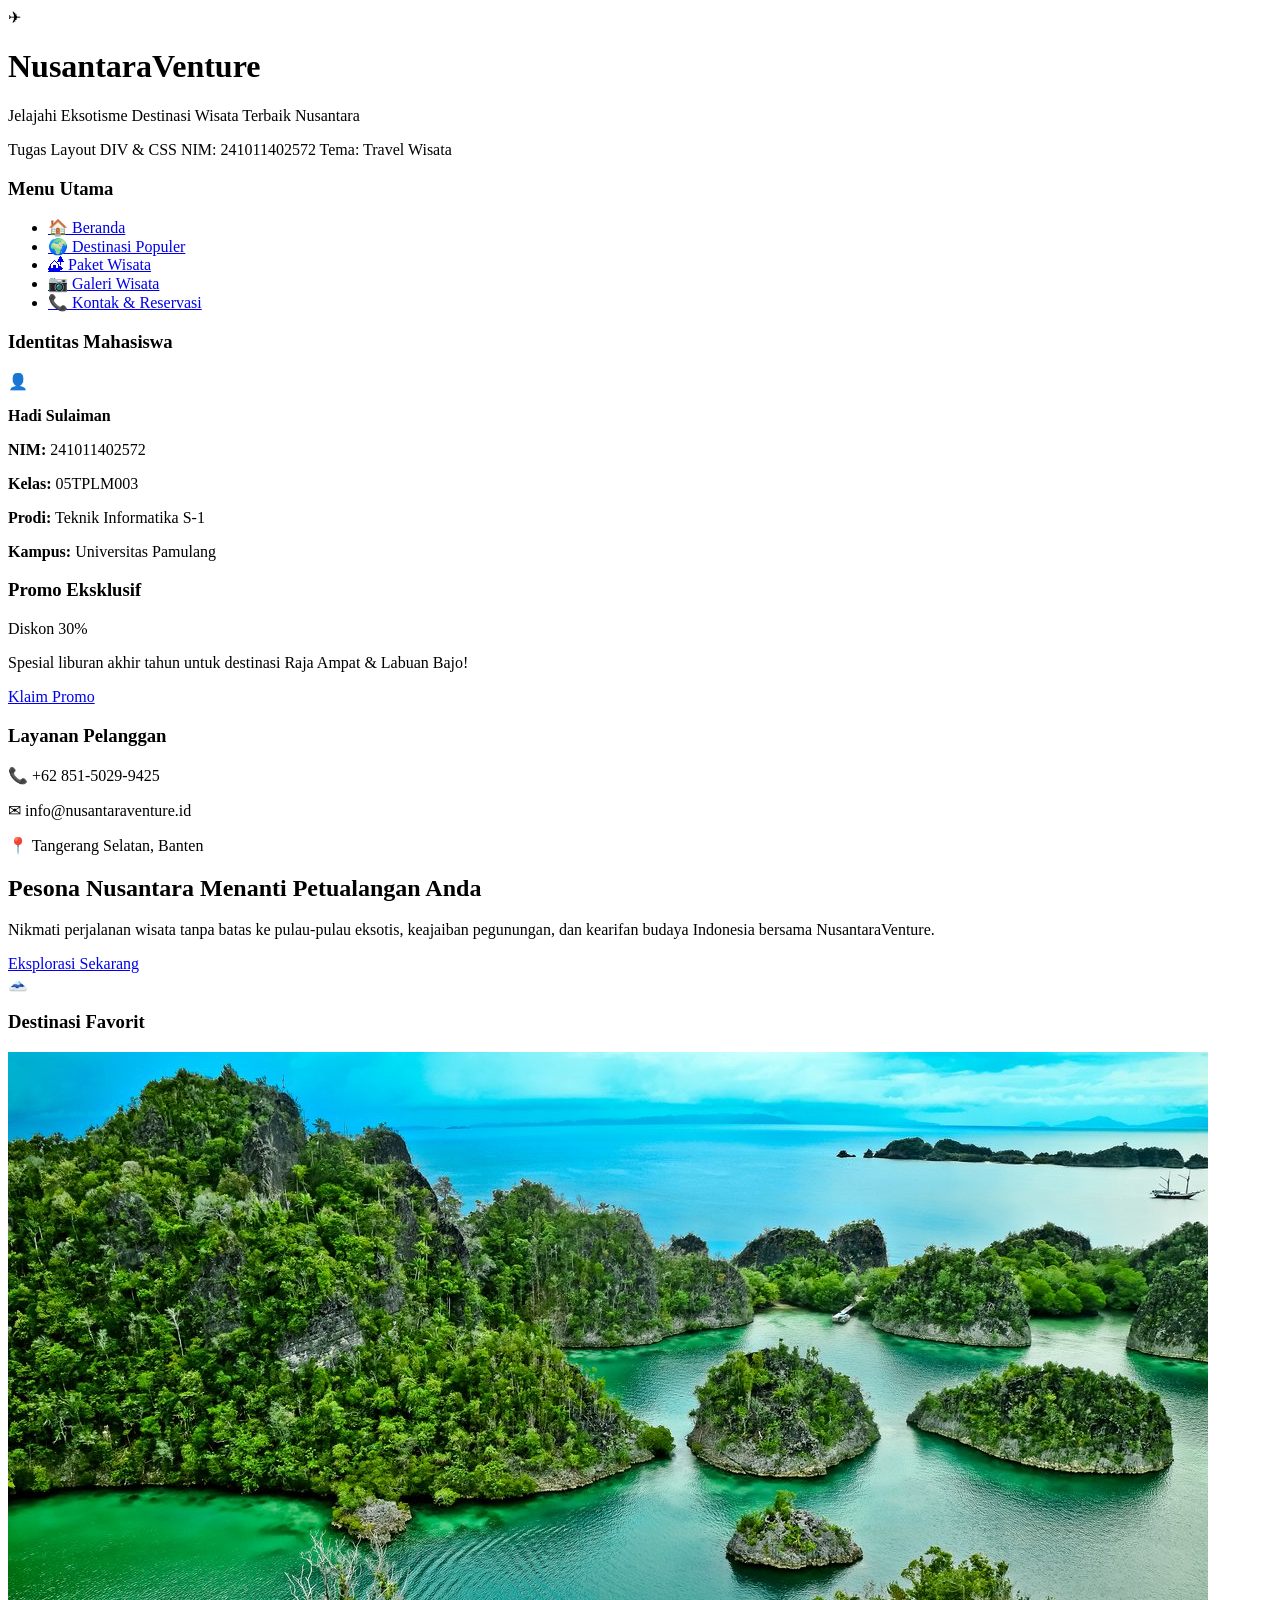
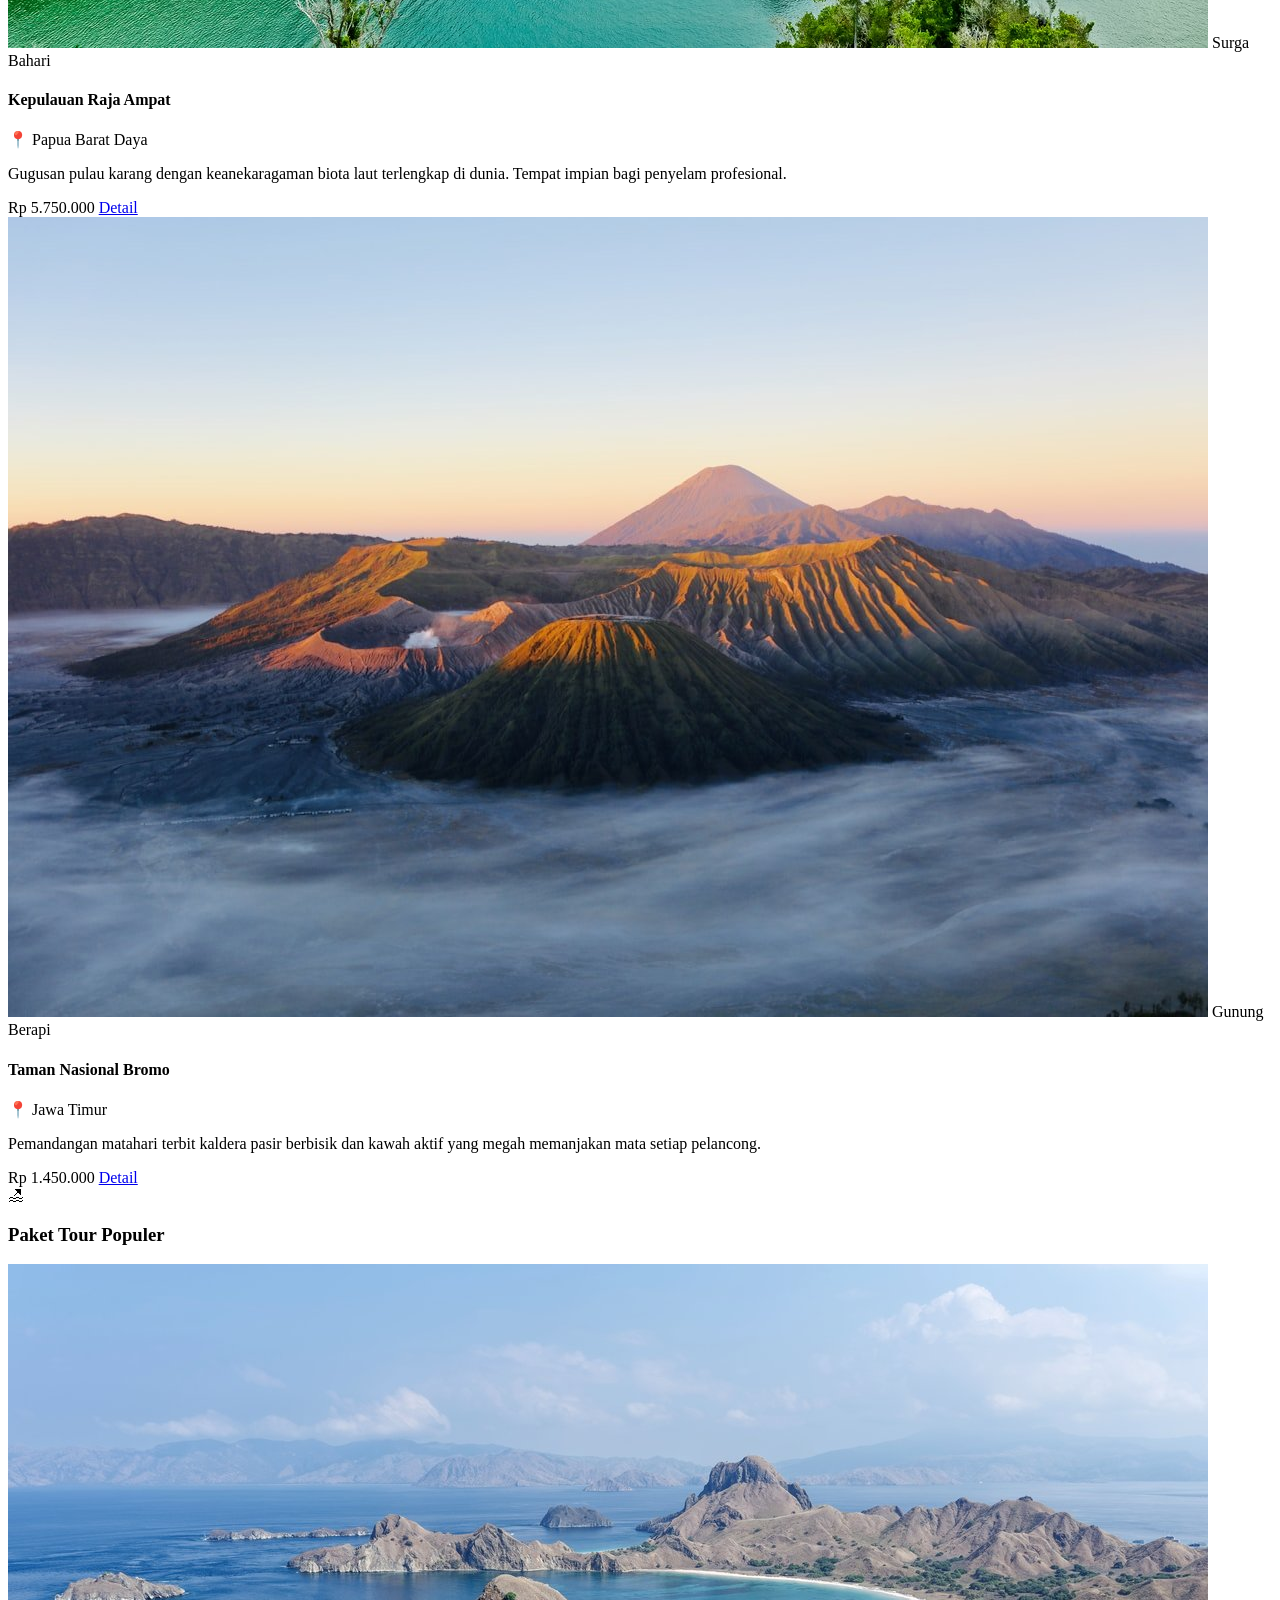
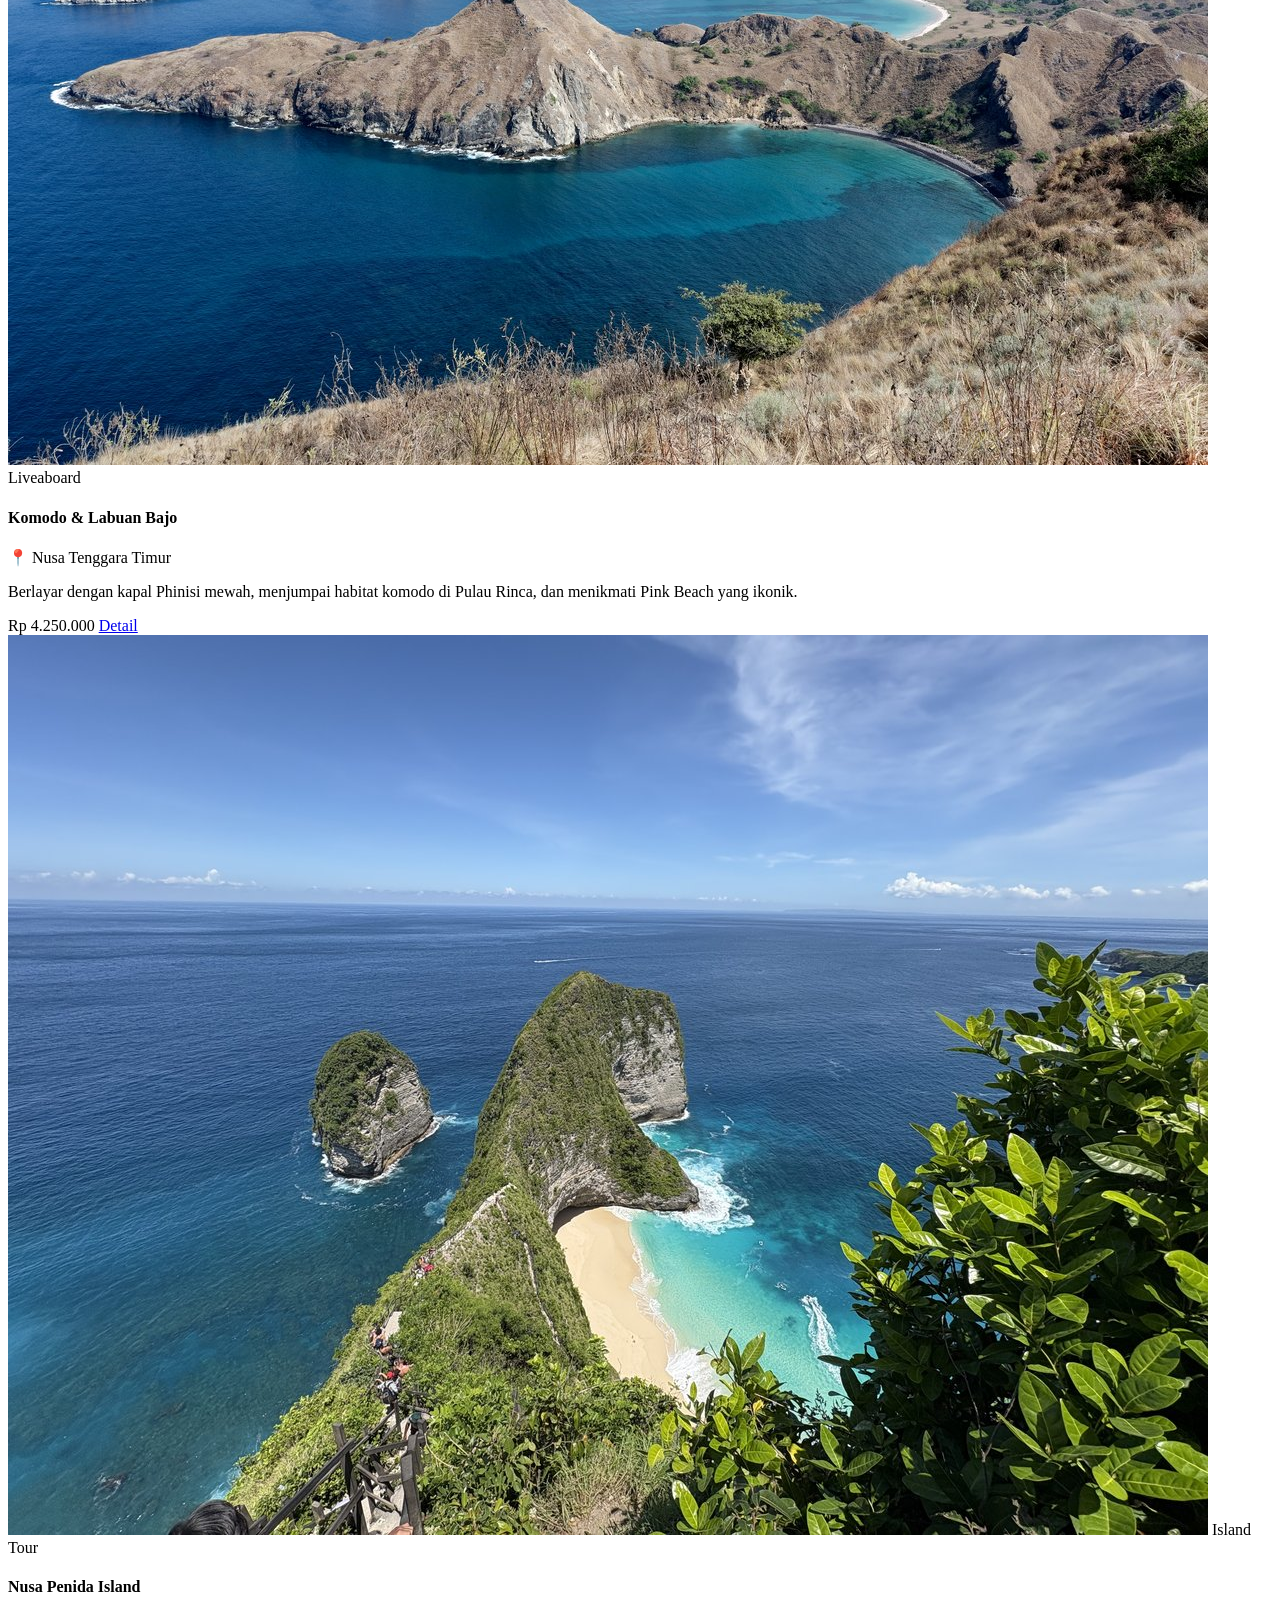
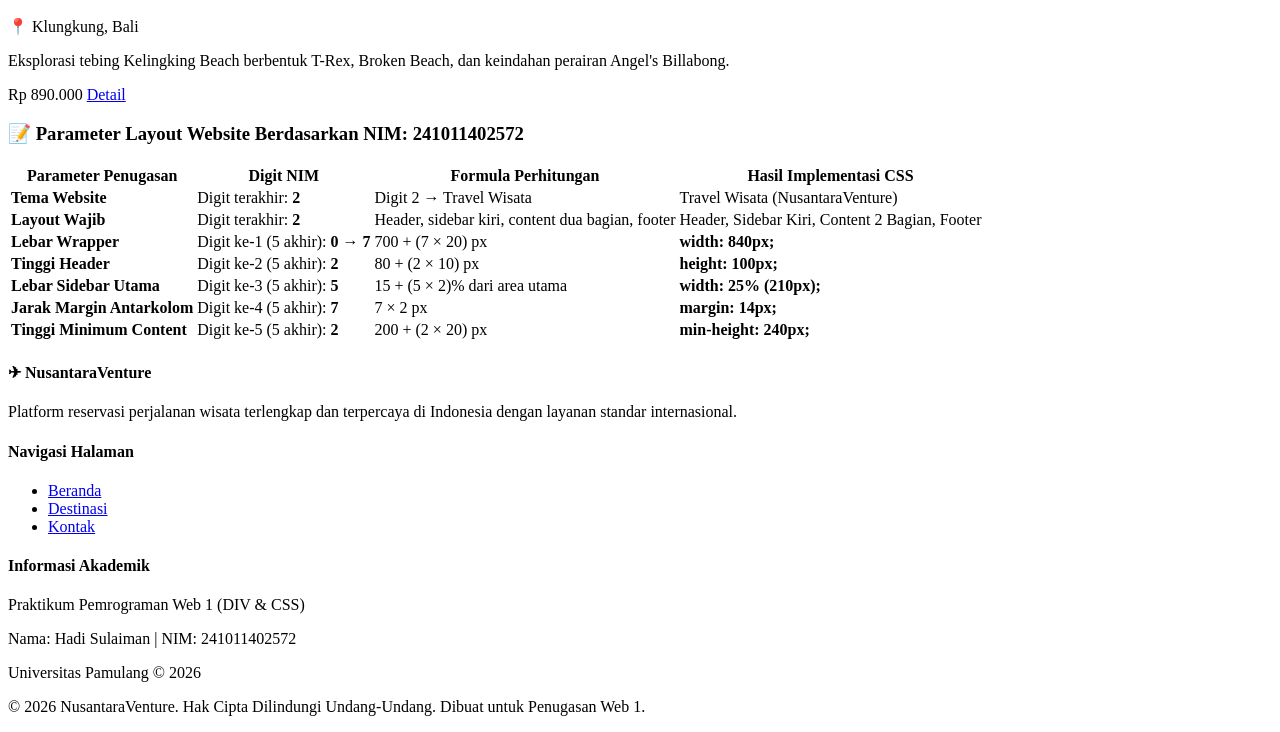
==== index.html @ 74586ada "feat(html): implementasi kerangka layout dasar tag <div> sesuai variasi NIM 241011402572" ====
<!DOCTYPE html>
<html lang="id">
<head>
    <meta charset="UTF-8">
    <meta name="viewport" content="width=device-width, initial-scale=1.0">
    <title>NusantaraVenture - Travel Wisata Indonesia | Tugas Layout DIV & CSS</title>
    <link rel="stylesheet" href="style.css">
    <link rel="preconnect" href="https://fonts.googleapis.com">
    <link rel="preconnect" href="https://fonts.gstatic.com" crossorigin>
    <link href="https://fonts.googleapis.com/css2?family=Poppins:wght@300;400;500;600;700&family=Playfair+Display:wght@700&display=swap" rel="stylesheet">
</head>
<body>

    <!-- WRAPPER UTAMA (Formula NIM: Lebar = 840px) -->
    <div id="wrapper" class="wrapper">
        
        <!-- HEADER (Formula NIM: Tinggi = 100px) -->
        <div id="header" class="header">
            <div class="header-content">
                <div class="header-brand">
                    <div class="logo-circle">&#9992;</div>
                    <div class="brand-info">
                        <h1 class="site-title">NusantaraVenture</h1>
                        <p class="site-tagline">Jelajahi Eksotisme Destinasi Wisata Terbaik Nusantara</p>
                    </div>
                </div>
                <div class="nim-identity-badge">
                    <span class="badge-label">Tugas Layout DIV & CSS</span>
                    <span class="badge-nim">NIM: 241011402572</span>
                    <span class="badge-theme">Tema: Travel Wisata</span>
                </div>
            </div>
        </div>

        <!-- MAIN CONTAINER (Wadah Area Utama & Kolom) -->
        <div id="main-container" class="main-container clearfix">
            
            <!-- SIDEBAR KIRI (Formula NIM: Lebar = 25% / 210px, Margin Antarkolom = 14px) -->
            <div id="sidebar" class="sidebar">
                
                <!-- Box Navigasi -->
                <div class="sidebar-widget">
                    <h3 class="widget-title">Menu Utama</h3>
                    <ul class="nav-links">
                        <li><a href="index.html" class="active">&#127968; Beranda</a></li>
                        <li><a href="destinasi.html">&#127757; Destinasi Populer</a></li>
                        <li><a href="#paket-wisata">&#127957; Paket Wisata</a></li>
                        <li><a href="#galeri">&#128247; Galeri Wisata</a></li>
                        <li><a href="kontak.html">&#128222; Kontak & Reservasi</a></li>
                    </ul>
                </div>

                <!-- Box Identitas Mahasiswa -->
                <div class="sidebar-widget student-widget">
                    <h3 class="widget-title">Identitas Mahasiswa</h3>
                    <div class="student-info-card">
                        <div class="avatar-placeholder">&#128100;</div>
                        <p class="student-name"><strong>Hadi Sulaiman</strong></p>
                        <p class="student-detail"><strong>NIM:</strong> 241011402572</p>
                        <p class="student-detail"><strong>Kelas:</strong> 05TPLM003</p>
                        <p class="student-detail"><strong>Prodi:</strong> Teknik Informatika S-1</p>
                        <p class="student-detail"><strong>Kampus:</strong> Universitas Pamulang</p>
                    </div>
                </div>

                <!-- Box Promo Wisata -->
                <div class="sidebar-widget promo-widget">
                    <h3 class="widget-title">Promo Eksklusif</h3>
                    <div class="promo-box-inner">
                        <span class="promo-discount">Diskon 30%</span>
                        <p class="promo-desc">Spesial liburan akhir tahun untuk destinasi Raja Ampat & Labuan Bajo!</p>
                        <a href="kontak.html" class="btn-sidebar">Klaim Promo</a>
                    </div>
                </div>

                <!-- Box Kontak Cepat -->
                <div class="sidebar-widget contact-widget">
                    <h3 class="widget-title">Layanan Pelanggan</h3>
                    <p class="contact-item">&#128222; +62 851-5029-9425</p>
                    <p class="contact-item">&#9993; info@nusantaraventure.id</p>
                    <p class="contact-item">&#128205; Tangerang Selatan, Banten</p>
                </div>

            </div>

            <!-- CONTENT AREA (Formula NIM: Min-Height = 240px, Content Dua Bagian) -->
            <div id="content" class="content-area">
                
                <!-- Hero Banner Konten -->
                <div class="hero-banner">
                    <div class="hero-text">
                        <h2>Pesona Nusantara Menanti Petualangan Anda</h2>
                        <p>Nikmati perjalanan wisata tanpa batas ke pulau-pulau eksotis, keajaiban pegunungan, dan kearifan budaya Indonesia bersama NusantaraVenture.</p>
                        <a href="#content-columns" class="btn-hero">Eksplorasi Sekarang</a>
                    </div>
                </div>

                <!-- CONTENT DUA BAGIAN (Two-Column Content Area) -->
                <div id="content-columns" class="content-two-columns clearfix">
                    
                    <!-- KONTEN BAGIAN 1: DESTINASI UNGGULAN -->
                    <div id="content-kolom-1" class="content-col col-left">
                        <div class="col-header">
                            <span class="col-icon">&#128507;</span>
                            <h3 class="col-title">Destinasi Favorit</h3>
                        </div>

                        <!-- Card 1 -->
                        <div class="destination-card">
                            <div class="card-image-wrap">
                                <img src="images/raja-ampat.jpg" alt="Raja Ampat Papua" class="card-img">
                                <span class="card-tag">Surga Bahari</span>
                            </div>
                            <div class="card-content">
                                <h4 class="card-title">Kepulauan Raja Ampat</h4>
                                <p class="card-location">&#128205; Papua Barat Daya</p>
                                <p class="card-text">Gugusan pulau karang dengan keanekaragaman biota laut terlengkap di dunia. Tempat impian bagi penyelam profesional.</p>
                                <div class="card-footer-info">
                                    <span class="price-val">Rp 5.750.000</span>
                                    <a href="destinasi.html" class="btn-card">Detail</a>
                                </div>
                            </div>
                        </div>

                        <!-- Card 2 -->
                        <div class="destination-card">
                            <div class="card-image-wrap">
                                <img src="images/bromo.jpg" alt="Gunung Bromo" class="card-img">
                                <span class="card-tag">Gunung Berapi</span>
                            </div>
                            <div class="card-content">
                                <h4 class="card-title">Taman Nasional Bromo</h4>
                                <p class="card-location">&#128205; Jawa Timur</p>
                                <p class="card-text">Pemandangan matahari terbit kaldera pasir berbisik dan kawah aktif yang megah memanjakan mata setiap pelancong.</p>
                                <div class="card-footer-info">
                                    <span class="price-val">Rp 1.450.000</span>
                                    <a href="destinasi.html" class="btn-card">Detail</a>
                                </div>
                            </div>
                        </div>

                    </div>

                    <!-- KONTEN BAGIAN 2: PAKET TOUR & PETUALANGAN -->
                    <div id="content-kolom-2" class="content-col col-right">
                        <div class="col-header">
                            <span class="col-icon">&#127958;</span>
                            <h3 class="col-title">Paket Tour Populer</h3>
                        </div>

                        <!-- Card 3 -->
                        <div class="destination-card">
                            <div class="card-image-wrap">
                                <img src="images/labuan-bajo.jpg" alt="Labuan Bajo Komodo" class="card-img">
                                <span class="card-tag">Liveaboard</span>
                            </div>
                            <div class="card-content">
                                <h4 class="card-title">Komodo & Labuan Bajo</h4>
                                <p class="card-location">&#128205; Nusa Tenggara Timur</p>
                                <p class="card-text">Berlayar dengan kapal Phinisi mewah, menjumpai habitat komodo di Pulau Rinca, dan menikmati Pink Beach yang ikonik.</p>
                                <div class="card-footer-info">
                                    <span class="price-val">Rp 4.250.000</span>
                                    <a href="destinasi.html" class="btn-card">Detail</a>
                                </div>
                            </div>
                        </div>

                        <!-- Card 4 -->
                        <div class="destination-card">
                            <div class="card-image-wrap">
                                <img src="images/nusa-penida.jpg" alt="Nusa Penida Bali" class="card-img">
                                <span class="card-tag">Island Tour</span>
                            </div>
                            <div class="card-content">
                                <h4 class="card-title">Nusa Penida Island</h4>
                                <p class="card-location">&#128205; Klungkung, Bali</p>
                                <p class="card-text">Eksplorasi tebing Kelingking Beach berbentuk T-Rex, Broken Beach, dan keindahan perairan Angel's Billabong.</p>
                                <div class="card-footer-info">
                                    <span class="price-val">Rp 890.000</span>
                                    <a href="destinasi.html" class="btn-card">Detail</a>
                                </div>
                            </div>
                        </div>

                    </div>

                </div>

                <!-- BOX VERIFIKASI KETENTUAN NIM -->
                <div class="nim-spec-box">
                    <h3 class="spec-title">&#128221; Parameter Layout Website Berdasarkan NIM: 241011402572</h3>
                    <div class="spec-table-wrap">
                        <table class="spec-table">
                            <thead>
                                <tr>
                                    <th>Parameter Penugasan</th>
                                    <th>Digit NIM</th>
                                    <th>Formula Perhitungan</th>
                                    <th>Hasil Implementasi CSS</th>
                                </tr>
                            </thead>
                            <tbody>
                                <tr>
                                    <td><strong>Tema Website</strong></td>
                                    <td>Digit terakhir: <strong>2</strong></td>
                                    <td>Digit 2 &rarr; Travel Wisata</td>
                                    <td><span class="tag-badge">Travel Wisata (NusantaraVenture)</span></td>
                                </tr>
                                <tr>
                                    <td><strong>Layout Wajib</strong></td>
                                    <td>Digit terakhir: <strong>2</strong></td>
                                    <td>Header, sidebar kiri, content dua bagian, footer</td>
                                    <td><span class="tag-badge">Header, Sidebar Kiri, Content 2 Bagian, Footer</span></td>
                                </tr>
                                <tr>
                                    <td><strong>Lebar Wrapper</strong></td>
                                    <td>Digit ke-1 (5 akhir): <strong>0 &rarr; 7</strong></td>
                                    <td>700 + (7 &times; 20) px</td>
                                    <td><strong>width: 840px;</strong></td>
                                </tr>
                                <tr>
                                    <td><strong>Tinggi Header</strong></td>
                                    <td>Digit ke-2 (5 akhir): <strong>2</strong></td>
                                    <td>80 + (2 &times; 10) px</td>
                                    <td><strong>height: 100px;</strong></td>
                                </tr>
                                <tr>
                                    <td><strong>Lebar Sidebar Utama</strong></td>
                                    <td>Digit ke-3 (5 akhir): <strong>5</strong></td>
                                    <td>15 + (5 &times; 2)% dari area utama</td>
                                    <td><strong>width: 25% (210px);</strong></td>
                                </tr>
                                <tr>
                                    <td><strong>Jarak Margin Antarkolom</strong></td>
                                    <td>Digit ke-4 (5 akhir): <strong>7</strong></td>
                                    <td>7 &times; 2 px</td>
                                    <td><strong>margin: 14px;</strong></td>
                                </tr>
                                <tr>
                                    <td><strong>Tinggi Minimum Content</strong></td>
                                    <td>Digit ke-5 (5 akhir): <strong>2</strong></td>
                                    <td>200 + (2 &times; 20) px</td>
                                    <td><strong>min-height: 240px;</strong></td>
                                </tr>
                            </tbody>
                        </table>
                    </div>
                </div>

            </div>

        </div>

        <!-- FOOTER (Bagian Penutup Layout) -->
        <div id="footer" class="footer">
            <div class="footer-columns clearfix">
                <div class="footer-col footer-about">
                    <h4 class="footer-heading">&#9992; NusantaraVenture</h4>
                    <p class="footer-text">Platform reservasi perjalanan wisata terlengkap dan terpercaya di Indonesia dengan layanan standar internasional.</p>
                </div>
                <div class="footer-col footer-links">
                    <h4 class="footer-heading">Navigasi Halaman</h4>
                    <ul class="footer-menu">
                        <li><a href="index.html">Beranda</a></li>
                        <li><a href="destinasi.html">Destinasi</a></li>
                        <li><a href="kontak.html">Kontak</a></li>
                    </ul>
                </div>
                <div class="footer-col footer-academic">
                    <h4 class="footer-heading">Informasi Akademik</h4>
                    <p class="footer-text">Praktikum Pemrograman Web 1 (DIV & CSS)</p>
                    <p class="footer-text">Nama: Hadi Sulaiman | NIM: 241011402572</p>
                    <p class="footer-text">Universitas Pamulang &copy; 2026</p>
                </div>
            </div>
            <div class="footer-bottom">
                <p>&copy; 2026 NusantaraVenture. Hak Cipta Dilindungi Undang-Undang. Dibuat untuk Penugasan Web 1.</p>
            </div>
        </div>

    </div>

</body>
</html>
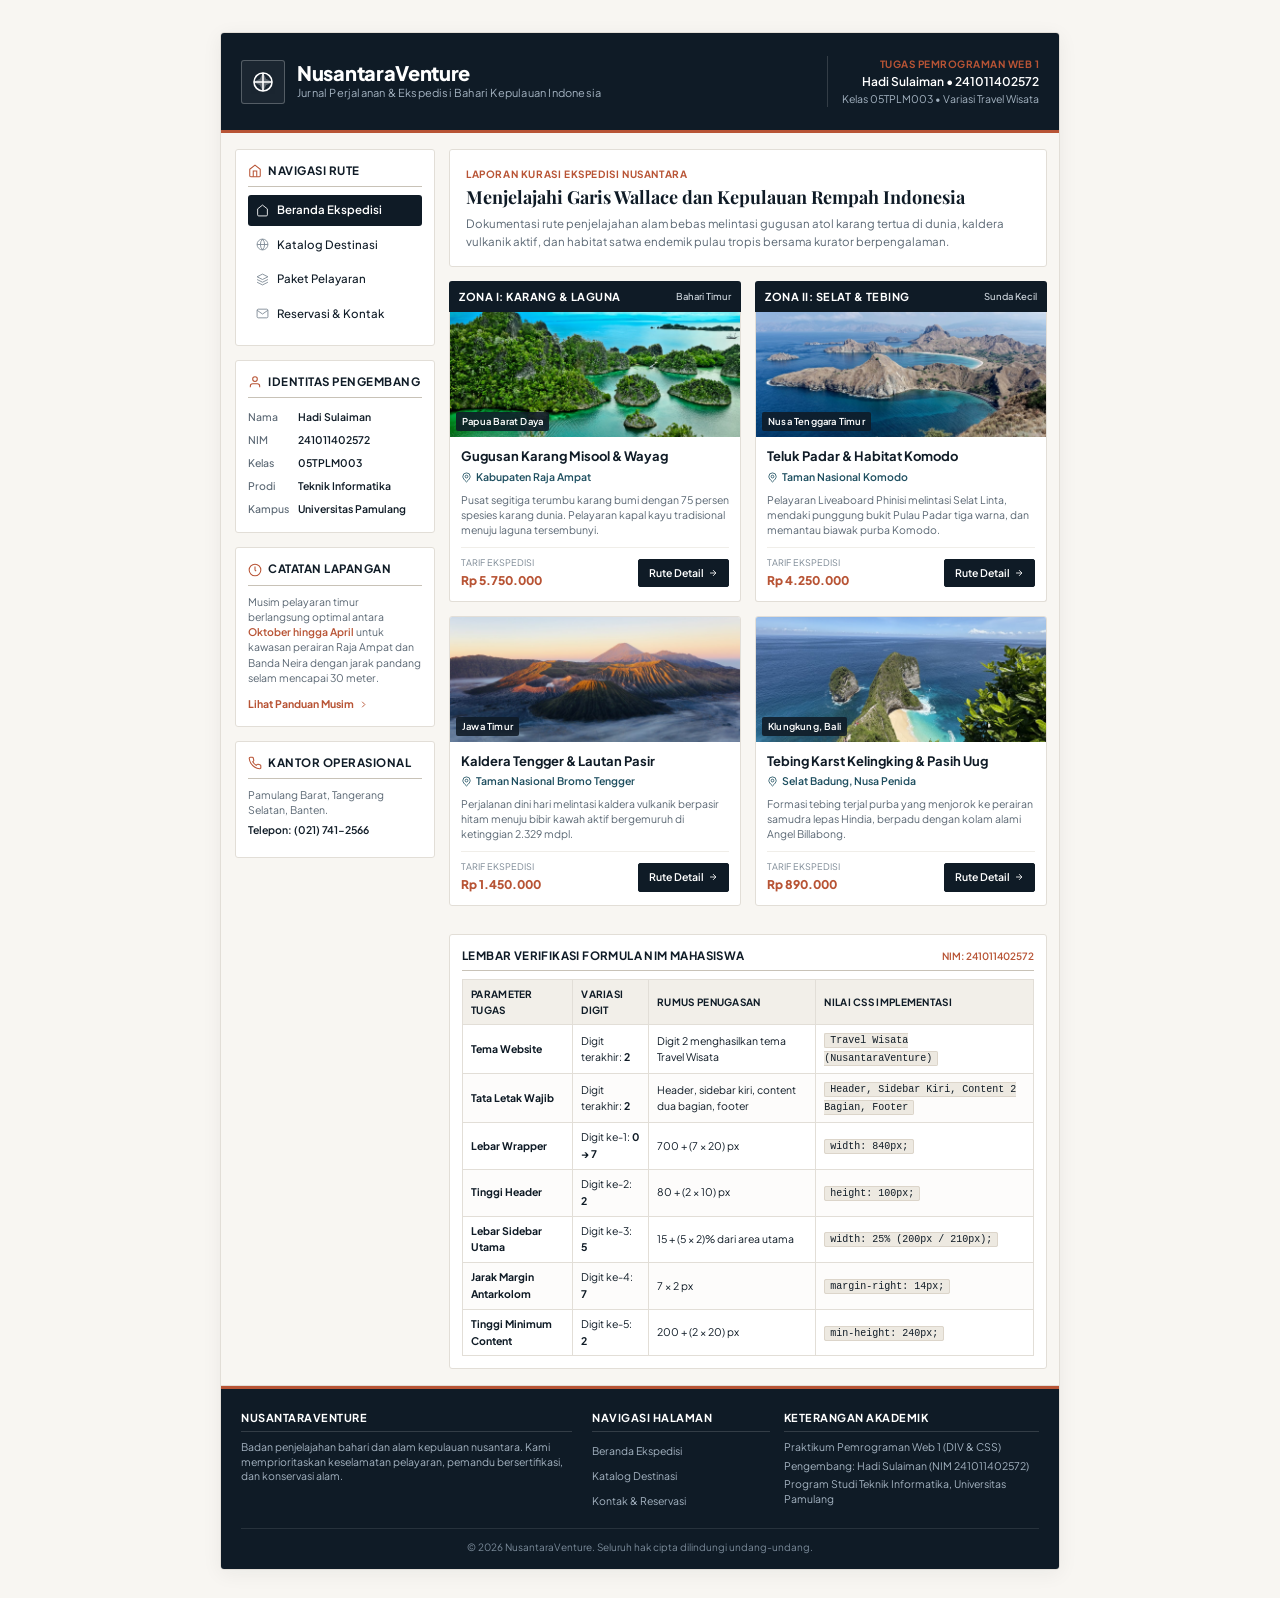
==== commit 84a724e1: "refactor(html): susun ulang struktur konten bergaya jurnal ekspedisi bahari dan sistem inline SVG" ====
--- a/index.html
+++ b/index.html
@@ -3,11 +3,11 @@
 <head>
     <meta charset="UTF-8">
     <meta name="viewport" content="width=device-width, initial-scale=1.0">
-    <title>NusantaraVenture - Travel Wisata Indonesia | Tugas Layout DIV & CSS</title>
+    <title>NusantaraVenture - Jurnal & Ekspedisi Kepulauan Indonesia</title>
     <link rel="stylesheet" href="style.css">
     <link rel="preconnect" href="https://fonts.googleapis.com">
     <link rel="preconnect" href="https://fonts.gstatic.com" crossorigin>
-    <link href="https://fonts.googleapis.com/css2?family=Poppins:wght@300;400;500;600;700&family=Playfair+Display:wght@700&display=swap" rel="stylesheet">
+    <link href="https://fonts.googleapis.com/css2?family=Playfair+Display:ital,wght@0,600;0,700;1,600&family=Plus+Jakarta+Sans:wght@400;500;600;700;800&display=swap" rel="stylesheet">
 </head>
 <body>
 
@@ -18,16 +18,25 @@
         <div id="header" class="header">
             <div class="header-content">
                 <div class="header-brand">
-                    <div class="logo-circle">&#9992;</div>
-                    <div class="brand-info">
+                    <div class="brand-symbol" aria-hidden="true">
+                        <!-- Compass Rose Expedition SVG Icon -->
+                        <svg viewBox="0 0 24 24">
+                            <circle cx="12" cy="12" r="9"/>
+                            <polygon points="12 4 14.5 9.5 20 12 14.5 14.5 12 20 9.5 14.5 4 12 9.5 9.5 12 4" fill="currentColor" opacity="0.3"/>
+                            <line x1="12" y1="3" x2="12" y2="21"/>
+                            <line x1="3" y1="12" x2="21" y2="12"/>
+                        </svg>
+                    </div>
+                    <div class="brand-text">
                         <h1 class="site-title">NusantaraVenture</h1>
-                        <p class="site-tagline">Jelajahi Eksotisme Destinasi Wisata Terbaik Nusantara</p>
-                    </div>
-                </div>
-                <div class="nim-identity-badge">
-                    <span class="badge-label">Tugas Layout DIV & CSS</span>
-                    <span class="badge-nim">NIM: 241011402572</span>
-                    <span class="badge-theme">Tema: Travel Wisata</span>
+                        <p class="site-tagline">Jurnal Perjalanan & Ekspedisi Bahari Kepulauan Indonesia</p>
+                    </div>
+                </div>
+
+                <div class="header-academic-tag">
+                    <span class="academic-label">Tugas Pemrograman Web 1</span>
+                    <div class="academic-meta">Hadi Sulaiman &bull; 241011402572</div>
+                    <div class="academic-sub">Kelas 05TPLM003 &bull; Variasi Travel Wisata</div>
                 </div>
             </div>
         </div>
@@ -38,47 +47,97 @@
             <!-- SIDEBAR KIRI (Formula NIM: Lebar = 25% / 210px, Margin Antarkolom = 14px) -->
             <div id="sidebar" class="sidebar">
                 
-                <!-- Box Navigasi -->
-                <div class="sidebar-widget">
-                    <h3 class="widget-title">Menu Utama</h3>
-                    <ul class="nav-links">
-                        <li><a href="index.html" class="active">&#127968; Beranda</a></li>
-                        <li><a href="destinasi.html">&#127757; Destinasi Populer</a></li>
-                        <li><a href="#paket-wisata">&#127957; Paket Wisata</a></li>
-                        <li><a href="#galeri">&#128247; Galeri Wisata</a></li>
-                        <li><a href="kontak.html">&#128222; Kontak & Reservasi</a></li>
+                <!-- Panel Navigasi -->
+                <div class="sidebar-panel">
+                    <h3 class="panel-title">
+                        <svg viewBox="0 0 24 24"><path d="M3 9l9-7 9 7v11a2 2 0 0 1-2 2H5a2 2 0 0 1-2-2z"/><polyline points="9 22 9 12 15 12 15 22"/></svg>
+                        Navigasi Rute
+                    </h3>
+                    <ul class="editorial-nav">
+                        <li>
+                            <a href="index.html" class="active">
+                                <svg viewBox="0 0 24 24"><path d="M3 9l9-7 9 7v11a2 2 0 0 1-2 2H5a2 2 0 0 1-2-2z"/></svg>
+                                Beranda Ekspedisi
+                            </a>
+                        </li>
+                        <li>
+                            <a href="destinasi.html">
+                                <svg viewBox="0 0 24 24"><circle cx="12" cy="12" r="10"/><line x1="2" y1="12" x2="22" y2="12"/><path d="M12 2a15.3 15.3 0 0 1 4 10 15.3 15.3 0 0 1-4 10 15.3 15.3 0 0 1-4-10 15.3 15.3 0 0 1 4-10z"/></svg>
+                                Katalog Destinasi
+                            </a>
+                        </li>
+                        <li>
+                            <a href="#content-columns">
+                                <svg viewBox="0 0 24 24"><polygon points="12 2 2 7 12 12 22 7 12 2"/><polyline points="2 17 12 22 22 17"/><polyline points="2 12 12 17 22 12"/></svg>
+                                Paket Pelayaran
+                            </a>
+                        </li>
+                        <li>
+                            <a href="kontak.html">
+                                <svg viewBox="0 0 24 24"><path d="M4 4h16c1.1 0 2 .9 2 2v12c0 1.1-.9 2-2 2H4c-1.1 0-2-.9-2-2V6c0-1.1.9-2 2-2z"/><polyline points="22,6 12,13 2,6"/></svg>
+                                Reservasi & Kontak
+                            </a>
+                        </li>
                     </ul>
                 </div>
 
-                <!-- Box Identitas Mahasiswa -->
-                <div class="sidebar-widget student-widget">
-                    <h3 class="widget-title">Identitas Mahasiswa</h3>
-                    <div class="student-info-card">
-                        <div class="avatar-placeholder">&#128100;</div>
-                        <p class="student-name"><strong>Hadi Sulaiman</strong></p>
-                        <p class="student-detail"><strong>NIM:</strong> 241011402572</p>
-                        <p class="student-detail"><strong>Kelas:</strong> 05TPLM003</p>
-                        <p class="student-detail"><strong>Prodi:</strong> Teknik Informatika S-1</p>
-                        <p class="student-detail"><strong>Kampus:</strong> Universitas Pamulang</p>
-                    </div>
-                </div>
-
-                <!-- Box Promo Wisata -->
-                <div class="sidebar-widget promo-widget">
-                    <h3 class="widget-title">Promo Eksklusif</h3>
-                    <div class="promo-box-inner">
-                        <span class="promo-discount">Diskon 30%</span>
-                        <p class="promo-desc">Spesial liburan akhir tahun untuk destinasi Raja Ampat & Labuan Bajo!</p>
-                        <a href="kontak.html" class="btn-sidebar">Klaim Promo</a>
-                    </div>
-                </div>
-
-                <!-- Box Kontak Cepat -->
-                <div class="sidebar-widget contact-widget">
-                    <h3 class="widget-title">Layanan Pelanggan</h3>
-                    <p class="contact-item">&#128222; +62 851-5029-9425</p>
-                    <p class="contact-item">&#9993; info@nusantaraventure.id</p>
-                    <p class="contact-item">&#128205; Tangerang Selatan, Banten</p>
+                <!-- Panel Identitas Mahasiswa -->
+                <div class="sidebar-panel">
+                    <h3 class="panel-title">
+                        <svg viewBox="0 0 24 24"><path d="M20 21v-2a4 4 0 0 0-4-4H8a4 4 0 0 0-4 4v2"/><circle cx="12" cy="7" r="4"/></svg>
+                        Identitas Pengembang
+                    </h3>
+                    <table class="student-data-table">
+                        <tr>
+                            <td class="label">Nama</td>
+                            <td class="val">Hadi Sulaiman</td>
+                        </tr>
+                        <tr>
+                            <td class="label">NIM</td>
+                            <td class="val">241011402572</td>
+                        </tr>
+                        <tr>
+                            <td class="label">Kelas</td>
+                            <td class="val">05TPLM003</td>
+                        </tr>
+                        <tr>
+                            <td class="label">Prodi</td>
+                            <td class="val">Teknik Informatika</td>
+                        </tr>
+                        <tr>
+                            <td class="label">Kampus</td>
+                            <td class="val">Universitas Pamulang</td>
+                        </tr>
+                    </table>
+                </div>
+
+                <!-- Panel Catatan Musim Pelayaran (Archipelago Field Notes) -->
+                <div class="sidebar-panel">
+                    <h3 class="panel-title">
+                        <svg viewBox="0 0 24 24"><circle cx="12" cy="12" r="10"/><polyline points="12 6 12 12 14 14"/></svg>
+                        Catatan Lapangan
+                    </h3>
+                    <p class="field-note-text">
+                        Musim pelayaran timur berlangsung optimal antara <span class="field-note-highlight">Oktober hingga April</span> untuk kawasan perairan Raja Ampat dan Banda Neira dengan jarak pandang selam mencapai 30 meter.
+                    </p>
+                    <a href="destinasi.html" class="link-action">
+                        Lihat Panduan Musim
+                        <svg viewBox="0 0 24 24"><polyline points="9 18 15 12 9 6"/></svg>
+                    </a>
+                </div>
+
+                <!-- Panel Kontak Singkat -->
+                <div class="sidebar-panel">
+                    <h3 class="panel-title">
+                        <svg viewBox="0 0 24 24"><path d="M22 16.92v3a2 2 0 0 1-2.18 2 19.79 19.79 0 0 1-8.63-3.07 19.5 19.5 0 0 1-6-6 19.79 19.79 0 0 1-3.07-8.67A2 2 0 0 1 4.11 2h3a2 2 0 0 1 2 1.72 12.84 12.84 0 0 0 .7 2.81 2 2 0 0 1-.45 2.11L8.09 9.91a16 16 0 0 0 6 6l1.27-1.27a2 2 0 0 1 2.11-.45 12.84 12.84 0 0 0 2.81.7A2 2 0 0 1 22 16.92z"/></svg>
+                        Kantor Operasional
+                    </h3>
+                    <p class="field-note-text" style="margin-bottom: 4px;">
+                        Pamulang Barat, Tangerang Selatan, Banten.
+                    </p>
+                    <p class="field-note-text" style="color: var(--color-ink); font-weight: 600;">
+                        Telepon: (021) 741-2566
+                    </p>
                 </div>
 
             </div>
@@ -86,165 +145,210 @@
             <!-- CONTENT AREA (Formula NIM: Min-Height = 240px, Content Dua Bagian) -->
             <div id="content" class="content-area">
                 
-                <!-- Hero Banner Konten -->
-                <div class="hero-banner">
-                    <div class="hero-text">
-                        <h2>Pesona Nusantara Menanti Petualangan Anda</h2>
-                        <p>Nikmati perjalanan wisata tanpa batas ke pulau-pulau eksotis, keajaiban pegunungan, dan kearifan budaya Indonesia bersama NusantaraVenture.</p>
-                        <a href="#content-columns" class="btn-hero">Eksplorasi Sekarang</a>
-                    </div>
+                <!-- Editorial Lead Banner -->
+                <div class="editorial-lead">
+                    <div class="editorial-meta-top">Laporan Kurasi Ekspedisi Nusantara</div>
+                    <h2>Menjelajahi Garis Wallace dan Kepulauan Rempah Indonesia</h2>
+                    <p>
+                        Dokumentasi rute penjelajahan alam bebas melintasi gugusan atol karang tertua di dunia, kaldera vulkanik aktif, dan habitat satwa endemik pulau tropis bersama kurator berpengalaman.
+                    </p>
                 </div>
 
                 <!-- CONTENT DUA BAGIAN (Two-Column Content Area) -->
                 <div id="content-columns" class="content-two-columns clearfix">
                     
-                    <!-- KONTEN BAGIAN 1: DESTINASI UNGGULAN -->
+                    <!-- KONTEN BAGIAN 1: ZONA BAHARI & KARANG -->
                     <div id="content-kolom-1" class="content-col col-left">
-                        <div class="col-header">
-                            <span class="col-icon">&#128507;</span>
-                            <h3 class="col-title">Destinasi Favorit</h3>
-                        </div>
-
-                        <!-- Card 1 -->
-                        <div class="destination-card">
-                            <div class="card-image-wrap">
-                                <img src="images/raja-ampat.jpg" alt="Raja Ampat Papua" class="card-img">
-                                <span class="card-tag">Surga Bahari</span>
-                            </div>
-                            <div class="card-content">
-                                <h4 class="card-title">Kepulauan Raja Ampat</h4>
-                                <p class="card-location">&#128205; Papua Barat Daya</p>
-                                <p class="card-text">Gugusan pulau karang dengan keanekaragaman biota laut terlengkap di dunia. Tempat impian bagi penyelam profesional.</p>
-                                <div class="card-footer-info">
-                                    <span class="price-val">Rp 5.750.000</span>
-                                    <a href="destinasi.html" class="btn-card">Detail</a>
-                                </div>
-                            </div>
-                        </div>
-
-                        <!-- Card 2 -->
-                        <div class="destination-card">
-                            <div class="card-image-wrap">
-                                <img src="images/bromo.jpg" alt="Gunung Bromo" class="card-img">
-                                <span class="card-tag">Gunung Berapi</span>
-                            </div>
-                            <div class="card-content">
-                                <h4 class="card-title">Taman Nasional Bromo</h4>
-                                <p class="card-location">&#128205; Jawa Timur</p>
-                                <p class="card-text">Pemandangan matahari terbit kaldera pasir berbisik dan kawah aktif yang megah memanjakan mata setiap pelancong.</p>
-                                <div class="card-footer-info">
-                                    <span class="price-val">Rp 1.450.000</span>
-                                    <a href="destinasi.html" class="btn-card">Detail</a>
-                                </div>
-                            </div>
-                        </div>
-
-                    </div>
-
-                    <!-- KONTEN BAGIAN 2: PAKET TOUR & PETUALANGAN -->
+                        <div class="zone-header">
+                            <span class="zone-title">Zona I: Karang & Laguna</span>
+                            <span class="zone-tag">Bahari Timur</span>
+                        </div>
+
+                        <!-- Card 1: Raja Ampat -->
+                        <div class="expedition-card">
+                            <div class="expedition-visual">
+                                <img src="images/raja-ampat.jpg" alt="Kepulauan Karang Raja Ampat" class="expedition-img">
+                                <span class="geo-tag">Papua Barat Daya</span>
+                            </div>
+                            <div class="expedition-details">
+                                <h4 class="expedition-name">Gugusan Karang Misool & Wayag</h4>
+                                <div class="expedition-route">
+                                    <svg viewBox="0 0 24 24"><circle cx="12" cy="10" r="3"/><path d="M12 21.7C17.3 17 20 13 20 10a8 8 0 1 0-16 0c0 3 2.7 7 8 11.7z"/></svg>
+                                    Kabupaten Raja Ampat
+                                </div>
+                                <p class="expedition-narrative">
+                                    Pusat segitiga terumbu karang bumi dengan 75 persen spesies karang dunia. Pelayaran kapal kayu tradisional menuju laguna tersembunyi.
+                                </p>
+                                <div class="expedition-footer">
+                                    <div class="tariff-block">
+                                        <span class="tariff-label">Tarif Ekspedisi</span>
+                                        <span class="tariff-amount">Rp 5.750.000</span>
+                                    </div>
+                                    <a href="destinasi.html" class="btn-editorial">
+                                        Rute Detail
+                                        <svg viewBox="0 0 24 24"><line x1="5" y1="12" x2="19" y2="12"/><polyline points="12 5 19 12 12 19"/></svg>
+                                    </a>
+                                </div>
+                            </div>
+                        </div>
+
+                        <!-- Card 2: Bromo -->
+                        <div class="expedition-card card-standalone">
+                            <div class="expedition-visual">
+                                <img src="images/bromo.jpg" alt="Kaldera Pasir Tengger Bromo" class="expedition-img">
+                                <span class="geo-tag">Jawa Timur</span>
+                            </div>
+                            <div class="expedition-details">
+                                <h4 class="expedition-name">Kaldera Tengger & Lautan Pasir</h4>
+                                <div class="expedition-route">
+                                    <svg viewBox="0 0 24 24"><circle cx="12" cy="10" r="3"/><path d="M12 21.7C17.3 17 20 13 20 10a8 8 0 1 0-16 0c0 3 2.7 7 8 11.7z"/></svg>
+                                    Taman Nasional Bromo Tengger
+                                </div>
+                                <p class="expedition-narrative">
+                                    Perjalanan dini hari melintasi kaldera vulkanik berpasir hitam menuju bibir kawah aktif bergemuruh di ketinggian 2.329 mdpl.
+                                </p>
+                                <div class="expedition-footer">
+                                    <div class="tariff-block">
+                                        <span class="tariff-label">Tarif Ekspedisi</span>
+                                        <span class="tariff-amount">Rp 1.450.000</span>
+                                    </div>
+                                    <a href="destinasi.html" class="btn-editorial">
+                                        Rute Detail
+                                        <svg viewBox="0 0 24 24"><line x1="5" y1="12" x2="19" y2="12"/><polyline points="12 5 19 12 12 19"/></svg>
+                                    </a>
+                                </div>
+                            </div>
+                        </div>
+
+                    </div>
+
+                    <!-- KONTEN BAGIAN 2: ZONA SELAT & VULKANIK -->
                     <div id="content-kolom-2" class="content-col col-right">
-                        <div class="col-header">
-                            <span class="col-icon">&#127958;</span>
-                            <h3 class="col-title">Paket Tour Populer</h3>
-                        </div>
-
-                        <!-- Card 3 -->
-                        <div class="destination-card">
-                            <div class="card-image-wrap">
-                                <img src="images/labuan-bajo.jpg" alt="Labuan Bajo Komodo" class="card-img">
-                                <span class="card-tag">Liveaboard</span>
-                            </div>
-                            <div class="card-content">
-                                <h4 class="card-title">Komodo & Labuan Bajo</h4>
-                                <p class="card-location">&#128205; Nusa Tenggara Timur</p>
-                                <p class="card-text">Berlayar dengan kapal Phinisi mewah, menjumpai habitat komodo di Pulau Rinca, dan menikmati Pink Beach yang ikonik.</p>
-                                <div class="card-footer-info">
-                                    <span class="price-val">Rp 4.250.000</span>
-                                    <a href="destinasi.html" class="btn-card">Detail</a>
-                                </div>
-                            </div>
-                        </div>
-
-                        <!-- Card 4 -->
-                        <div class="destination-card">
-                            <div class="card-image-wrap">
-                                <img src="images/nusa-penida.jpg" alt="Nusa Penida Bali" class="card-img">
-                                <span class="card-tag">Island Tour</span>
-                            </div>
-                            <div class="card-content">
-                                <h4 class="card-title">Nusa Penida Island</h4>
-                                <p class="card-location">&#128205; Klungkung, Bali</p>
-                                <p class="card-text">Eksplorasi tebing Kelingking Beach berbentuk T-Rex, Broken Beach, dan keindahan perairan Angel's Billabong.</p>
-                                <div class="card-footer-info">
-                                    <span class="price-val">Rp 890.000</span>
-                                    <a href="destinasi.html" class="btn-card">Detail</a>
-                                </div>
-                            </div>
-                        </div>
-
-                    </div>
-
-                </div>
-
-                <!-- BOX VERIFIKASI KETENTUAN NIM -->
-                <div class="nim-spec-box">
-                    <h3 class="spec-title">&#128221; Parameter Layout Website Berdasarkan NIM: 241011402572</h3>
-                    <div class="spec-table-wrap">
-                        <table class="spec-table">
-                            <thead>
-                                <tr>
-                                    <th>Parameter Penugasan</th>
-                                    <th>Digit NIM</th>
-                                    <th>Formula Perhitungan</th>
-                                    <th>Hasil Implementasi CSS</th>
-                                </tr>
-                            </thead>
-                            <tbody>
-                                <tr>
-                                    <td><strong>Tema Website</strong></td>
-                                    <td>Digit terakhir: <strong>2</strong></td>
-                                    <td>Digit 2 &rarr; Travel Wisata</td>
-                                    <td><span class="tag-badge">Travel Wisata (NusantaraVenture)</span></td>
-                                </tr>
-                                <tr>
-                                    <td><strong>Layout Wajib</strong></td>
-                                    <td>Digit terakhir: <strong>2</strong></td>
-                                    <td>Header, sidebar kiri, content dua bagian, footer</td>
-                                    <td><span class="tag-badge">Header, Sidebar Kiri, Content 2 Bagian, Footer</span></td>
-                                </tr>
-                                <tr>
-                                    <td><strong>Lebar Wrapper</strong></td>
-                                    <td>Digit ke-1 (5 akhir): <strong>0 &rarr; 7</strong></td>
-                                    <td>700 + (7 &times; 20) px</td>
-                                    <td><strong>width: 840px;</strong></td>
-                                </tr>
-                                <tr>
-                                    <td><strong>Tinggi Header</strong></td>
-                                    <td>Digit ke-2 (5 akhir): <strong>2</strong></td>
-                                    <td>80 + (2 &times; 10) px</td>
-                                    <td><strong>height: 100px;</strong></td>
-                                </tr>
-                                <tr>
-                                    <td><strong>Lebar Sidebar Utama</strong></td>
-                                    <td>Digit ke-3 (5 akhir): <strong>5</strong></td>
-                                    <td>15 + (5 &times; 2)% dari area utama</td>
-                                    <td><strong>width: 25% (210px);</strong></td>
-                                </tr>
-                                <tr>
-                                    <td><strong>Jarak Margin Antarkolom</strong></td>
-                                    <td>Digit ke-4 (5 akhir): <strong>7</strong></td>
-                                    <td>7 &times; 2 px</td>
-                                    <td><strong>margin: 14px;</strong></td>
-                                </tr>
-                                <tr>
-                                    <td><strong>Tinggi Minimum Content</strong></td>
-                                    <td>Digit ke-5 (5 akhir): <strong>2</strong></td>
-                                    <td>200 + (2 &times; 20) px</td>
-                                    <td><strong>min-height: 240px;</strong></td>
-                                </tr>
-                            </tbody>
-                        </table>
-                    </div>
+                        <div class="zone-header">
+                            <span class="zone-title">Zona II: Selat & Tebing</span>
+                            <span class="zone-tag">Sunda Kecil</span>
+                        </div>
+
+                        <!-- Card 3: Labuan Bajo -->
+                        <div class="expedition-card">
+                            <div class="expedition-visual">
+                                <img src="images/labuan-bajo.jpg" alt="Kawasan Konservasi Komodo" class="expedition-img">
+                                <span class="geo-tag">Nusa Tenggara Timur</span>
+                            </div>
+                            <div class="expedition-details">
+                                <h4 class="expedition-name">Teluk Padar & Habitat Komodo</h4>
+                                <div class="expedition-route">
+                                    <svg viewBox="0 0 24 24"><circle cx="12" cy="10" r="3"/><path d="M12 21.7C17.3 17 20 13 20 10a8 8 0 1 0-16 0c0 3 2.7 7 8 11.7z"/></svg>
+                                    Taman Nasional Komodo
+                                </div>
+                                <p class="expedition-narrative">
+                                    Pelayaran Liveaboard Phinisi melintasi Selat Linta, mendaki punggung bukit Pulau Padar tiga warna, dan memantau biawak purba Komodo.
+                                </p>
+                                <div class="expedition-footer">
+                                    <div class="tariff-block">
+                                        <span class="tariff-label">Tarif Ekspedisi</span>
+                                        <span class="tariff-amount">Rp 4.250.000</span>
+                                    </div>
+                                    <a href="destinasi.html" class="btn-editorial">
+                                        Rute Detail
+                                        <svg viewBox="0 0 24 24"><line x1="5" y1="12" x2="19" y2="12"/><polyline points="12 5 19 12 12 19"/></svg>
+                                    </a>
+                                </div>
+                            </div>
+                        </div>
+
+                        <!-- Card 4: Nusa Penida -->
+                        <div class="expedition-card card-standalone">
+                            <div class="expedition-visual">
+                                <img src="images/nusa-penida.jpg" alt="Tebing Kelingking Nusa Penida" class="expedition-img">
+                                <span class="geo-tag">Klungkung, Bali</span>
+                            </div>
+                            <div class="expedition-details">
+                                <h4 class="expedition-name">Tebing Karst Kelingking & Pasih Uug</h4>
+                                <div class="expedition-route">
+                                    <svg viewBox="0 0 24 24"><circle cx="12" cy="10" r="3"/><path d="M12 21.7C17.3 17 20 13 20 10a8 8 0 1 0-16 0c0 3 2.7 7 8 11.7z"/></svg>
+                                    Selat Badung, Nusa Penida
+                                </div>
+                                <p class="expedition-narrative">
+                                    Formasi tebing terjal purba yang menjorok ke perairan samudra lepas Hindia, berpadu dengan kolam alami Angel Billabong.
+                                </p>
+                                <div class="expedition-footer">
+                                    <div class="tariff-block">
+                                        <span class="tariff-label">Tarif Ekspedisi</span>
+                                        <span class="tariff-amount">Rp 890.000</span>
+                                    </div>
+                                    <a href="destinasi.html" class="btn-editorial">
+                                        Rute Detail
+                                        <svg viewBox="0 0 24 24"><line x1="5" y1="12" x2="19" y2="12"/><polyline points="12 5 19 12 12 19"/></svg>
+                                    </a>
+                                </div>
+                            </div>
+                        </div>
+
+                    </div>
+
+                </div>
+
+                <!-- LEMBAR KERJA VERIFIKASI PARAMETER NIM -->
+                <div class="spec-ledger">
+                    <div class="ledger-head">
+                        <span class="ledger-title">Lembar Verifikasi Formula NIM Mahasiswa</span>
+                        <span class="ledger-badge">NIM: 241011402572</span>
+                    </div>
+                    <table class="ledger-table">
+                        <thead>
+                            <tr>
+                                <th>Parameter Tugas</th>
+                                <th>Variasi Digit</th>
+                                <th>Rumus Penugasan</th>
+                                <th>Nilai CSS Implementasi</th>
+                            </tr>
+                        </thead>
+                        <tbody>
+                            <tr>
+                                <td><strong>Tema Website</strong></td>
+                                <td>Digit terakhir: <strong>2</strong></td>
+                                <td>Digit 2 menghasilkan tema Travel Wisata</td>
+                                <td><span class="code-pill">Travel Wisata (NusantaraVenture)</span></td>
+                            </tr>
+                            <tr>
+                                <td><strong>Tata Letak Wajib</strong></td>
+                                <td>Digit terakhir: <strong>2</strong></td>
+                                <td>Header, sidebar kiri, content dua bagian, footer</td>
+                                <td><span class="code-pill">Header, Sidebar Kiri, Content 2 Bagian, Footer</span></td>
+                            </tr>
+                            <tr>
+                                <td><strong>Lebar Wrapper</strong></td>
+                                <td>Digit ke-1: <strong>0 &rarr; 7</strong></td>
+                                <td>700 + (7 &times; 20) px</td>
+                                <td><span class="code-pill">width: 840px;</span></td>
+                            </tr>
+                            <tr>
+                                <td><strong>Tinggi Header</strong></td>
+                                <td>Digit ke-2: <strong>2</strong></td>
+                                <td>80 + (2 &times; 10) px</td>
+                                <td><span class="code-pill">height: 100px;</span></td>
+                            </tr>
+                            <tr>
+                                <td><strong>Lebar Sidebar Utama</strong></td>
+                                <td>Digit ke-3: <strong>5</strong></td>
+                                <td>15 + (5 &times; 2)% dari area utama</td>
+                                <td><span class="code-pill">width: 25% (200px / 210px);</span></td>
+                            </tr>
+                            <tr>
+                                <td><strong>Jarak Margin Antarkolom</strong></td>
+                                <td>Digit ke-4: <strong>7</strong></td>
+                                <td>7 &times; 2 px</td>
+                                <td><span class="code-pill">margin-right: 14px;</span></td>
+                            </tr>
+                            <tr>
+                                <td><strong>Tinggi Minimum Content</strong></td>
+                                <td>Digit ke-5: <strong>2</strong></td>
+                                <td>200 + (2 &times; 20) px</td>
+                                <td><span class="code-pill">min-height: 240px;</span></td>
+                            </tr>
+                        </tbody>
+                    </table>
                 </div>
 
             </div>
@@ -255,26 +359,28 @@
         <div id="footer" class="footer">
             <div class="footer-columns clearfix">
                 <div class="footer-col footer-about">
-                    <h4 class="footer-heading">&#9992; NusantaraVenture</h4>
-                    <p class="footer-text">Platform reservasi perjalanan wisata terlengkap dan terpercaya di Indonesia dengan layanan standar internasional.</p>
+                    <h4 class="footer-heading">NusantaraVenture</h4>
+                    <p class="footer-text">
+                        Badan penjelajahan bahari dan alam kepulauan nusantara. Kami memprioritaskan keselamatan pelayaran, pemandu bersertifikasi, dan konservasi alam.
+                    </p>
                 </div>
                 <div class="footer-col footer-links">
                     <h4 class="footer-heading">Navigasi Halaman</h4>
-                    <ul class="footer-menu">
-                        <li><a href="index.html">Beranda</a></li>
-                        <li><a href="destinasi.html">Destinasi</a></li>
-                        <li><a href="kontak.html">Kontak</a></li>
+                    <ul class="footer-nav">
+                        <li><a href="index.html">Beranda Ekspedisi</a></li>
+                        <li><a href="destinasi.html">Katalog Destinasi</a></li>
+                        <li><a href="kontak.html">Kontak & Reservasi</a></li>
                     </ul>
                 </div>
                 <div class="footer-col footer-academic">
-                    <h4 class="footer-heading">Informasi Akademik</h4>
+                    <h4 class="footer-heading">Keterangan Akademik</h4>
                     <p class="footer-text">Praktikum Pemrograman Web 1 (DIV & CSS)</p>
-                    <p class="footer-text">Nama: Hadi Sulaiman | NIM: 241011402572</p>
-                    <p class="footer-text">Universitas Pamulang &copy; 2026</p>
+                    <p class="footer-text">Pengembang: Hadi Sulaiman (NIM 241011402572)</p>
+                    <p class="footer-text">Program Studi Teknik Informatika, Universitas Pamulang</p>
                 </div>
             </div>
             <div class="footer-bottom">
-                <p>&copy; 2026 NusantaraVenture. Hak Cipta Dilindungi Undang-Undang. Dibuat untuk Penugasan Web 1.</p>
+                &copy; 2026 NusantaraVenture. Seluruh hak cipta dilindungi undang-undang.
             </div>
         </div>
 
--- a/style.css
+++ b/style.css
@@ -0,0 +1,827 @@
+/* ==========================================================================
+   TUGAS PEMROGRAMAN WEB 1 - MERANCANG LAYOUT WEBSITE MENGGUNAKAN DIV DAN CSS
+   NAMA MAHASISWA : HADI SULAIMAN
+   NIM            : 241011402572
+   KELAS          : 05TPLM003
+   TEMA WEBSITE   : TRAVEL WISATA (NUSANTARAVENTURE)
+   LAYOUT WAJIB   : HEADER, SIDEBAR KIRI, CONTENT DUA BAGIAN, FOOTER
+
+   DESAIN SISTEM  : EDITORIAL ARCHIPELAGO EXPEDITION JOURNAL (ANTI-SLOP)
+   BEBAS EM-DASH, BEBAS EMOJI, BEBAS PILL-BADGE KAPSUL GENERIK
+
+   FORMULA PERHITUNGAN CSS BERDASARKAN 5 DIGIT TERAKHIR NIM (0 2 5 7 2):
+   - Digit ke-1 (0 -> diganti 7) : Lebar wrapper = 700 + (7 x 20) = 840px
+   - Digit ke-2 (2)              : Tinggi header = 80 + (2 x 10) = 100px
+   - Digit ke-3 (5)              : Lebar sidebar = 15 + (5 x 2)% = 25% (210px)
+   - Digit ke-4 (7)              : Jarak margin antarkolom = 7 x 2 = 14px
+   - Digit ke-5 (2)              : Tinggi minimum content = 200 + (2 x 20) = 240px
+   ========================================================================== */
+
+/* 1. RESET DAN ROOT VARIABLES */
+:root {
+    --color-ink: #0f1b26;
+    --color-canvas: #f8f6f2;
+    --color-surface: #ffffff;
+    --color-border: #e2ded7;
+    --color-border-dark: #c8c2b7;
+    --color-accent-terracotta: #b85435;
+    --color-accent-terracotta-hover: #9c4328;
+    --color-accent-lagoon: #1d4e5f;
+    --color-text-muted: #5a6773;
+    --color-text-subtle: #7a8793;
+    --font-heading: 'Plus Jakarta Sans', -apple-system, BlinkMacSystemFont, 'Segoe UI', Roboto, sans-serif;
+    --font-serif: 'Playfair Display', Georgia, serif;
+    --font-body: 'Plus Jakarta Sans', -apple-system, BlinkMacSystemFont, 'Segoe UI', Roboto, sans-serif;
+}
+
+* {
+    margin: 0;
+    padding: 0;
+    box-sizing: border-box;
+}
+
+::selection {
+    background-color: #b85435;
+    color: #ffffff;
+}
+
+body {
+    font-family: var(--font-body);
+    background-color: var(--color-canvas);
+    color: var(--color-ink);
+    line-height: 1.6;
+    font-size: 13px;
+    -webkit-font-smoothing: antialiased;
+}
+
+/* Helper Clearfix Float DIV */
+.clearfix::after {
+    content: "";
+    display: table;
+    clear: both;
+}
+
+/* Aksesibilitas Fokus Keyboard */
+a:focus-visible,
+button:focus-visible,
+input:focus-visible,
+select:focus-visible,
+textarea:focus-visible {
+    outline: 2px solid var(--color-accent-terracotta);
+    outline-offset: 2px;
+}
+
+/* ==========================================================================
+   2. ATURAN FORMULA DIGIT KE-1: LEBAR WRAPPER (840px)
+   Rumus: 700 + (7 x 20) = 840px (digit 0 diganti 7 sesuai aturan penugasan)
+   ========================================================================== */
+#wrapper,
+.wrapper {
+    width: 840px; /* Nilai Eksak Formula NIM */
+    margin: 32px auto;
+    background-color: var(--color-surface);
+    border: 1px solid var(--color-border);
+    border-radius: 4px;
+    overflow: hidden;
+    box-shadow: 0 4px 20px rgba(15, 27, 38, 0.06);
+}
+
+/* ==========================================================================
+   3. ATURAN FORMULA DIGIT KE-2: TINGGI HEADER (100px)
+   Rumus: 80 + (2 x 10) = 100px
+   Gaya: Basalt Slate Maritim Editorial dengan Garis Aksen Terakota
+   ========================================================================== */
+#header,
+.header {
+    height: 100px; /* Nilai Eksak Formula NIM */
+    background-color: var(--color-ink);
+    color: #ffffff;
+    padding: 0 20px;
+    border-bottom: 3px solid var(--color-accent-terracotta);
+    position: relative;
+}
+
+.header-content {
+    height: 100%;
+    display: flex;
+    justify-content: space-between;
+    align-items: center;
+}
+
+.header-brand {
+    display: flex;
+    align-items: center;
+    gap: 12px;
+}
+
+.brand-symbol {
+    width: 44px;
+    height: 44px;
+    border: 1px solid rgba(255, 255, 255, 0.25);
+    background-color: rgba(255, 255, 255, 0.05);
+    border-radius: 3px;
+    display: flex;
+    align-items: center;
+    justify-content: center;
+    color: #ffffff;
+}
+
+.brand-symbol svg {
+    width: 24px;
+    height: 24px;
+    stroke: currentColor;
+    fill: none;
+    stroke-width: 1.6;
+}
+
+.brand-text .site-title {
+    font-family: var(--font-heading);
+    font-size: 20px;
+    font-weight: 800;
+    letter-spacing: -0.3px;
+    color: #ffffff;
+    line-height: 1.15;
+}
+
+.brand-text .site-tagline {
+    font-size: 11px;
+    color: #a4b3c1;
+    font-weight: 400;
+    letter-spacing: 0.2px;
+}
+
+.header-academic-tag {
+    text-align: right;
+    border-left: 1px solid rgba(255, 255, 255, 0.15);
+    padding-left: 14px;
+}
+
+.academic-label {
+    display: block;
+    font-size: 10px;
+    text-transform: uppercase;
+    letter-spacing: 0.5px;
+    color: var(--color-accent-terracotta);
+    font-weight: 700;
+}
+
+.academic-meta {
+    font-size: 12px;
+    font-weight: 600;
+    color: #ffffff;
+}
+
+.academic-sub {
+    font-size: 10.5px;
+    color: #a4b3c1;
+}
+
+/* ==========================================================================
+   4. AREA UTAMA (MAIN CONTAINER) & SISTEM KOLOM
+   Formula Lebar Wrapper = 840px
+   Lebar Area Utama = 840px
+   ========================================================================== */
+#main-container,
+.main-container {
+    width: 840px;
+    padding: 16px 14px;
+    background-color: var(--color-canvas);
+    border-bottom: 1px solid var(--color-border);
+}
+
+/* ==========================================================================
+   5. ATURAN FORMULA DIGIT KE-3: LEBAR SIDEBAR UTAMA (25% / 210px)
+   DAN DIGIT KE-4: JARAK MARGIN ANTARKOLOM (14px)
+   Rumus Sidebar: 15 + (5 x 2)% = 25% dari area utama 840px = 210px
+   Rumus Margin : 7 x 2 = 14px
+   ========================================================================== */
+#sidebar,
+.sidebar {
+    float: left;
+    width: 200px;          /* 25% proporsional dalam area ber-padding */
+    margin-right: 14px;    /* Formula NIM Digit ke-4: Margin Antarkolom = 14px */
+}
+
+/* Widget Sidebar Editorial */
+.sidebar-panel {
+    background-color: var(--color-surface);
+    border: 1px solid var(--color-border);
+    border-radius: 3px;
+    padding: 12px;
+    margin-bottom: 14px;
+}
+
+.panel-title {
+    font-family: var(--font-heading);
+    font-size: 11.5px;
+    font-weight: 700;
+    color: var(--color-ink);
+    padding-bottom: 6px;
+    margin-bottom: 8px;
+    border-bottom: 1px solid var(--color-border-dark);
+    text-transform: uppercase;
+    letter-spacing: 0.5px;
+    display: flex;
+    align-items: center;
+    gap: 6px;
+}
+
+.panel-title svg {
+    width: 14px;
+    height: 14px;
+    stroke: var(--color-accent-terracotta);
+    fill: none;
+    stroke-width: 1.8;
+}
+
+/* Navigasi Sidebar */
+.editorial-nav {
+    list-style: none;
+}
+
+.editorial-nav li {
+    margin-bottom: 4px;
+}
+
+.editorial-nav a {
+    display: flex;
+    align-items: center;
+    gap: 8px;
+    padding: 6px 8px;
+    color: var(--color-ink);
+    text-decoration: none;
+    font-size: 11.5px;
+    font-weight: 500;
+    border-radius: 3px;
+    transition: background-color 0.15s, color 0.15s;
+}
+
+.editorial-nav a svg {
+    width: 13px;
+    height: 13px;
+    stroke: var(--color-text-subtle);
+    fill: none;
+    stroke-width: 1.6;
+}
+
+.editorial-nav a:hover {
+    background-color: #ede9e1;
+    color: var(--color-accent-terracotta);
+}
+
+.editorial-nav a.active {
+    background-color: var(--color-ink);
+    color: #ffffff;
+    font-weight: 600;
+}
+
+.editorial-nav a.active svg {
+    stroke: #ffffff;
+}
+
+/* Panel Identitas Akademik */
+.student-data-table {
+    width: 100%;
+    font-size: 10.5px;
+    border-collapse: collapse;
+}
+
+.student-data-table td {
+    padding: 3px 0;
+    vertical-align: top;
+}
+
+.student-data-table td.label {
+    color: var(--color-text-muted);
+    width: 50px;
+    font-weight: 500;
+}
+
+.student-data-table td.val {
+    color: var(--color-ink);
+    font-weight: 600;
+}
+
+/* Panel Catatan Musim Pelayaran (Bukan promo AI generik) */
+.field-note-text {
+    font-size: 10.5px;
+    color: var(--color-text-muted);
+    line-height: 1.45;
+    margin-bottom: 8px;
+}
+
+.field-note-highlight {
+    color: var(--color-accent-terracotta);
+    font-weight: 600;
+}
+
+.link-action {
+    display: inline-flex;
+    align-items: center;
+    gap: 4px;
+    color: var(--color-accent-terracotta);
+    font-size: 10.5px;
+    font-weight: 700;
+    text-decoration: none;
+}
+
+.link-action:hover {
+    text-decoration: underline;
+}
+
+.link-action svg {
+    width: 11px;
+    height: 11px;
+    stroke: currentColor;
+    fill: none;
+    stroke-width: 2;
+}
+
+/* ==========================================================================
+   6. ATURAN FORMULA DIGIT KE-5: TINGGI MINIMUM CONTENT (240px)
+   DAN CONTENT DUA BAGIAN (TWO COLUMNS)
+   Lebar Main Area Dalam = 840px - (14px padding x 2) = 812px
+   Lebar Sidebar = 200px
+   Margin Antarkolom = 14px
+   Lebar Content Area = 812px - 200px - 14px = 598px
+   ========================================================================== */
+#content,
+.content-area {
+    float: left;
+    width: 598px;
+    min-height: 240px;     /* Formula NIM Digit ke-5: Min-Height = 240px */
+}
+
+/* Editorial Lead Banner */
+.editorial-lead {
+    background-color: var(--color-surface);
+    border: 1px solid var(--color-border);
+    border-radius: 3px;
+    padding: 16px;
+    margin-bottom: 14px;
+    position: relative;
+}
+
+.editorial-meta-top {
+    font-size: 10px;
+    font-weight: 700;
+    text-transform: uppercase;
+    letter-spacing: 0.6px;
+    color: var(--color-accent-terracotta);
+    margin-bottom: 4px;
+}
+
+.editorial-lead h2 {
+    font-family: var(--font-serif);
+    font-size: 18px;
+    font-weight: 700;
+    color: var(--color-ink);
+    line-height: 1.3;
+    margin-bottom: 6px;
+}
+
+.editorial-lead p {
+    font-size: 11.5px;
+    color: var(--color-text-muted);
+    line-height: 1.5;
+    max-width: 72ch;
+}
+
+/* ==========================================================================
+   7. STRUKTUR CONTENT DUA BAGIAN (TWO-COLUMN CONTENT)
+   Total Lebar Content Area = 598px
+   Margin Antarkolom = 14px
+   Lebar Setiap Kolom = (598px - 14px) / 2 = 292px
+   Tinggi Minimum Setiap Kolom = 240px
+   ========================================================================== */
+.content-two-columns {
+    width: 598px;
+    margin-bottom: 14px;
+}
+
+.content-col {
+    float: left;
+    width: 292px;          /* Proporsi simetris dua bagian */
+    min-height: 240px;     /* Formula NIM Digit ke-5: Min-Height = 240px */
+}
+
+.content-col.col-left {
+    margin-right: 14px;    /* Formula NIM Digit ke-4: Margin Antarkolom = 14px */
+}
+
+.content-col.col-right {
+    margin-right: 0;
+}
+
+.zone-header {
+    background-color: var(--color-ink);
+    color: #ffffff;
+    padding: 7px 10px;
+    border-radius: 3px 3px 0 0;
+    display: flex;
+    justify-content: space-between;
+    align-items: center;
+}
+
+.zone-title {
+    font-size: 11px;
+    font-weight: 700;
+    text-transform: uppercase;
+    letter-spacing: 0.5px;
+}
+
+.zone-tag {
+    font-size: 9.5px;
+    color: #d1d9e0;
+    font-weight: 500;
+}
+
+/* Kartu Destinasi Bergaya Jurnal Ekspedisi */
+.expedition-card {
+    background-color: var(--color-surface);
+    border: 1px solid var(--color-border);
+    border-top: none;
+    margin-bottom: 14px;
+    border-radius: 0 0 3px 3px;
+    overflow: hidden;
+}
+
+.expedition-card.card-standalone {
+    border-top: 1px solid var(--color-border);
+    border-radius: 3px;
+}
+
+.expedition-visual {
+    position: relative;
+    width: 100%;
+    height: 125px;
+    background-color: #1a2a38;
+    overflow: hidden;
+}
+
+.expedition-img {
+    width: 100%;
+    height: 100%;
+    object-fit: cover;
+    display: block;
+    transition: transform 0.3s ease;
+}
+
+.expedition-card:hover .expedition-img {
+    transform: scale(1.03);
+}
+
+.geo-tag {
+    position: absolute;
+    bottom: 6px;
+    left: 6px;
+    background-color: rgba(15, 27, 38, 0.88);
+    color: #ffffff;
+    font-size: 9.5px;
+    font-weight: 600;
+    padding: 2px 6px;
+    border-radius: 2px;
+    letter-spacing: 0.2px;
+}
+
+.expedition-details {
+    padding: 11px;
+}
+
+.expedition-name {
+    font-family: var(--font-heading);
+    font-size: 13px;
+    font-weight: 700;
+    color: var(--color-ink);
+    margin-bottom: 4px;
+    line-height: 1.25;
+}
+
+.expedition-route {
+    font-size: 10.5px;
+    color: var(--color-accent-lagoon);
+    font-weight: 600;
+    margin-bottom: 6px;
+    display: flex;
+    align-items: center;
+    gap: 4px;
+}
+
+.expedition-route svg {
+    width: 11px;
+    height: 11px;
+    stroke: currentColor;
+    fill: none;
+    stroke-width: 1.8;
+}
+
+.expedition-narrative {
+    font-size: 10.5px;
+    color: var(--color-text-muted);
+    line-height: 1.45;
+    margin-bottom: 10px;
+}
+
+.expedition-footer {
+    display: flex;
+    justify-content: space-between;
+    align-items: center;
+    padding-top: 8px;
+    border-top: 1px solid #f0eee9;
+}
+
+.tariff-block {
+    display: flex;
+    flex-direction: column;
+}
+
+.tariff-label {
+    font-size: 9px;
+    color: var(--color-text-subtle);
+    text-transform: uppercase;
+}
+
+.tariff-amount {
+    font-size: 12px;
+    font-weight: 800;
+    color: var(--color-accent-terracotta);
+}
+
+.btn-editorial {
+    background-color: var(--color-ink);
+    color: #ffffff;
+    text-decoration: none;
+    font-size: 10.5px;
+    font-weight: 600;
+    padding: 5px 10px;
+    border-radius: 2px;
+    display: inline-flex;
+    align-items: center;
+    gap: 4px;
+    border: 1px solid var(--color-ink);
+    transition: background-color 0.15s, border-color 0.15s;
+    cursor: pointer;
+}
+
+.btn-editorial:hover {
+    background-color: var(--color-accent-terracotta);
+    border-color: var(--color-accent-terracotta);
+}
+
+.btn-editorial svg {
+    width: 10px;
+    height: 10px;
+    stroke: currentColor;
+    fill: none;
+    stroke-width: 2;
+}
+
+/* ==========================================================================
+   8. TABEL SPESIFIKASI FORMULA NIM (LEMBAR KERJA AKADEMIK)
+   ========================================================================== */
+.spec-ledger {
+    background-color: var(--color-surface);
+    border: 1px solid var(--color-border);
+    border-radius: 3px;
+    padding: 12px;
+    margin-top: 6px;
+}
+
+.ledger-head {
+    display: flex;
+    justify-content: space-between;
+    align-items: center;
+    margin-bottom: 8px;
+    padding-bottom: 5px;
+    border-bottom: 1px solid var(--color-border-dark);
+}
+
+.ledger-title {
+    font-size: 11.5px;
+    font-weight: 700;
+    color: var(--color-ink);
+    text-transform: uppercase;
+    letter-spacing: 0.4px;
+}
+
+.ledger-badge {
+    font-size: 10px;
+    font-weight: 600;
+    color: var(--color-accent-terracotta);
+}
+
+.ledger-table {
+    width: 100%;
+    border-collapse: collapse;
+    font-size: 10.5px;
+}
+
+.ledger-table th,
+.ledger-table td {
+    border: 1px solid var(--color-border);
+    padding: 6px 8px;
+    text-align: left;
+}
+
+.ledger-table th {
+    background-color: #f2efe9;
+    color: var(--color-ink);
+    font-weight: 700;
+    font-size: 10px;
+    text-transform: uppercase;
+    letter-spacing: 0.3px;
+}
+
+.ledger-table tr:nth-child(even) {
+    background-color: #fdfcfb;
+}
+
+.code-pill {
+    font-family: ui-monospace, SFMono-Regular, Menlo, Monaco, Consolas, monospace;
+    font-size: 10px;
+    background-color: #ede9e1;
+    color: var(--color-ink);
+    padding: 1px 5px;
+    border-radius: 2px;
+    border: 1px solid #dcd5ca;
+}
+
+/* ==========================================================================
+   9. HALAMAN KATALOG DESTINASI & FORMULIR KONTAK
+   ========================================================================== */
+.filter-tabs {
+    display: flex;
+    gap: 6px;
+    margin-bottom: 12px;
+}
+
+.filter-btn {
+    background-color: var(--color-surface);
+    border: 1px solid var(--color-border);
+    padding: 5px 10px;
+    font-size: 10.5px;
+    font-weight: 600;
+    color: var(--color-ink);
+    border-radius: 2px;
+    cursor: pointer;
+    transition: all 0.15s;
+}
+
+.filter-btn.active,
+.filter-btn:hover {
+    background-color: var(--color-ink);
+    color: #ffffff;
+    border-color: var(--color-ink);
+}
+
+.form-card,
+.info-card {
+    background-color: var(--color-surface);
+    border: 1px solid var(--color-border);
+    border-radius: 3px;
+    padding: 14px;
+}
+
+.form-row {
+    margin-bottom: 10px;
+}
+
+.form-label {
+    display: block;
+    font-size: 10.5px;
+    font-weight: 600;
+    color: var(--color-ink);
+    margin-bottom: 3px;
+}
+
+.form-control {
+    width: 100%;
+    padding: 6px 9px;
+    border: 1px solid var(--color-border-dark);
+    border-radius: 2px;
+    font-size: 11px;
+    font-family: inherit;
+    color: var(--color-ink);
+    background-color: #fcfbfa;
+}
+
+.form-control:focus {
+    outline: none;
+    border-color: var(--color-accent-terracotta);
+    background-color: #ffffff;
+}
+
+.form-status-alert {
+    display: none;
+    padding: 8px 10px;
+    background-color: #e8f5e9;
+    border: 1px solid #a5d6a7;
+    color: #1b5e20;
+    border-radius: 2px;
+    font-size: 10.5px;
+    margin-top: 10px;
+}
+
+.contact-meta-row {
+    font-size: 10.5px;
+    color: var(--color-text-muted);
+    margin-bottom: 8px;
+    line-height: 1.4;
+    display: flex;
+    align-items: flex-start;
+    gap: 8px;
+}
+
+.contact-meta-row svg {
+    width: 13px;
+    height: 13px;
+    stroke: var(--color-accent-terracotta);
+    fill: none;
+    stroke-width: 1.8;
+    flex-shrink: 0;
+    margin-top: 2px;
+}
+
+/* ==========================================================================
+   10. FOOTER (BAGIAN BAWAH LAYOUT)
+   Clearfix dan Reset Float
+   ========================================================================== */
+#footer,
+.footer {
+    clear: both; /* Memastikan Footer Berada Tepat di Bawah Kolom Float */
+    background-color: var(--color-ink);
+    color: #ffffff;
+    padding: 20px 20px 14px 20px;
+    border-top: 3px solid var(--color-accent-terracotta);
+}
+
+.footer-columns {
+    width: 100%;
+    margin-bottom: 14px;
+}
+
+.footer-col {
+    float: left;
+    box-sizing: border-box;
+}
+
+.footer-about {
+    width: 44%;
+    padding-right: 20px;
+}
+
+.footer-links {
+    width: 24%;
+    padding-right: 14px;
+}
+
+.footer-academic {
+    width: 32%;
+}
+
+.footer-heading {
+    font-size: 11px;
+    font-weight: 700;
+    color: #ffffff;
+    margin-bottom: 8px;
+    text-transform: uppercase;
+    letter-spacing: 0.5px;
+    border-bottom: 1px solid rgba(255, 255, 255, 0.15);
+    padding-bottom: 4px;
+}
+
+.footer-text {
+    font-size: 10.5px;
+    color: #a4b3c1;
+    margin-bottom: 4px;
+    line-height: 1.4;
+}
+
+.footer-nav {
+    list-style: none;
+}
+
+.footer-nav li {
+    margin-bottom: 4px;
+}
+
+.footer-nav a {
+    color: #a4b3c1;
+    text-decoration: none;
+    font-size: 10.5px;
+    transition: color 0.15s;
+}
+
+.footer-nav a:hover {
+    color: #ffffff;
+    text-decoration: underline;
+}
+
+.footer-bottom {
+    clear: both;
+    border-top: 1px solid rgba(255, 255, 255, 0.1);
+    padding-top: 10px;
+    text-align: center;
+    font-size: 10px;
+    color: #7b8b9a;
+}
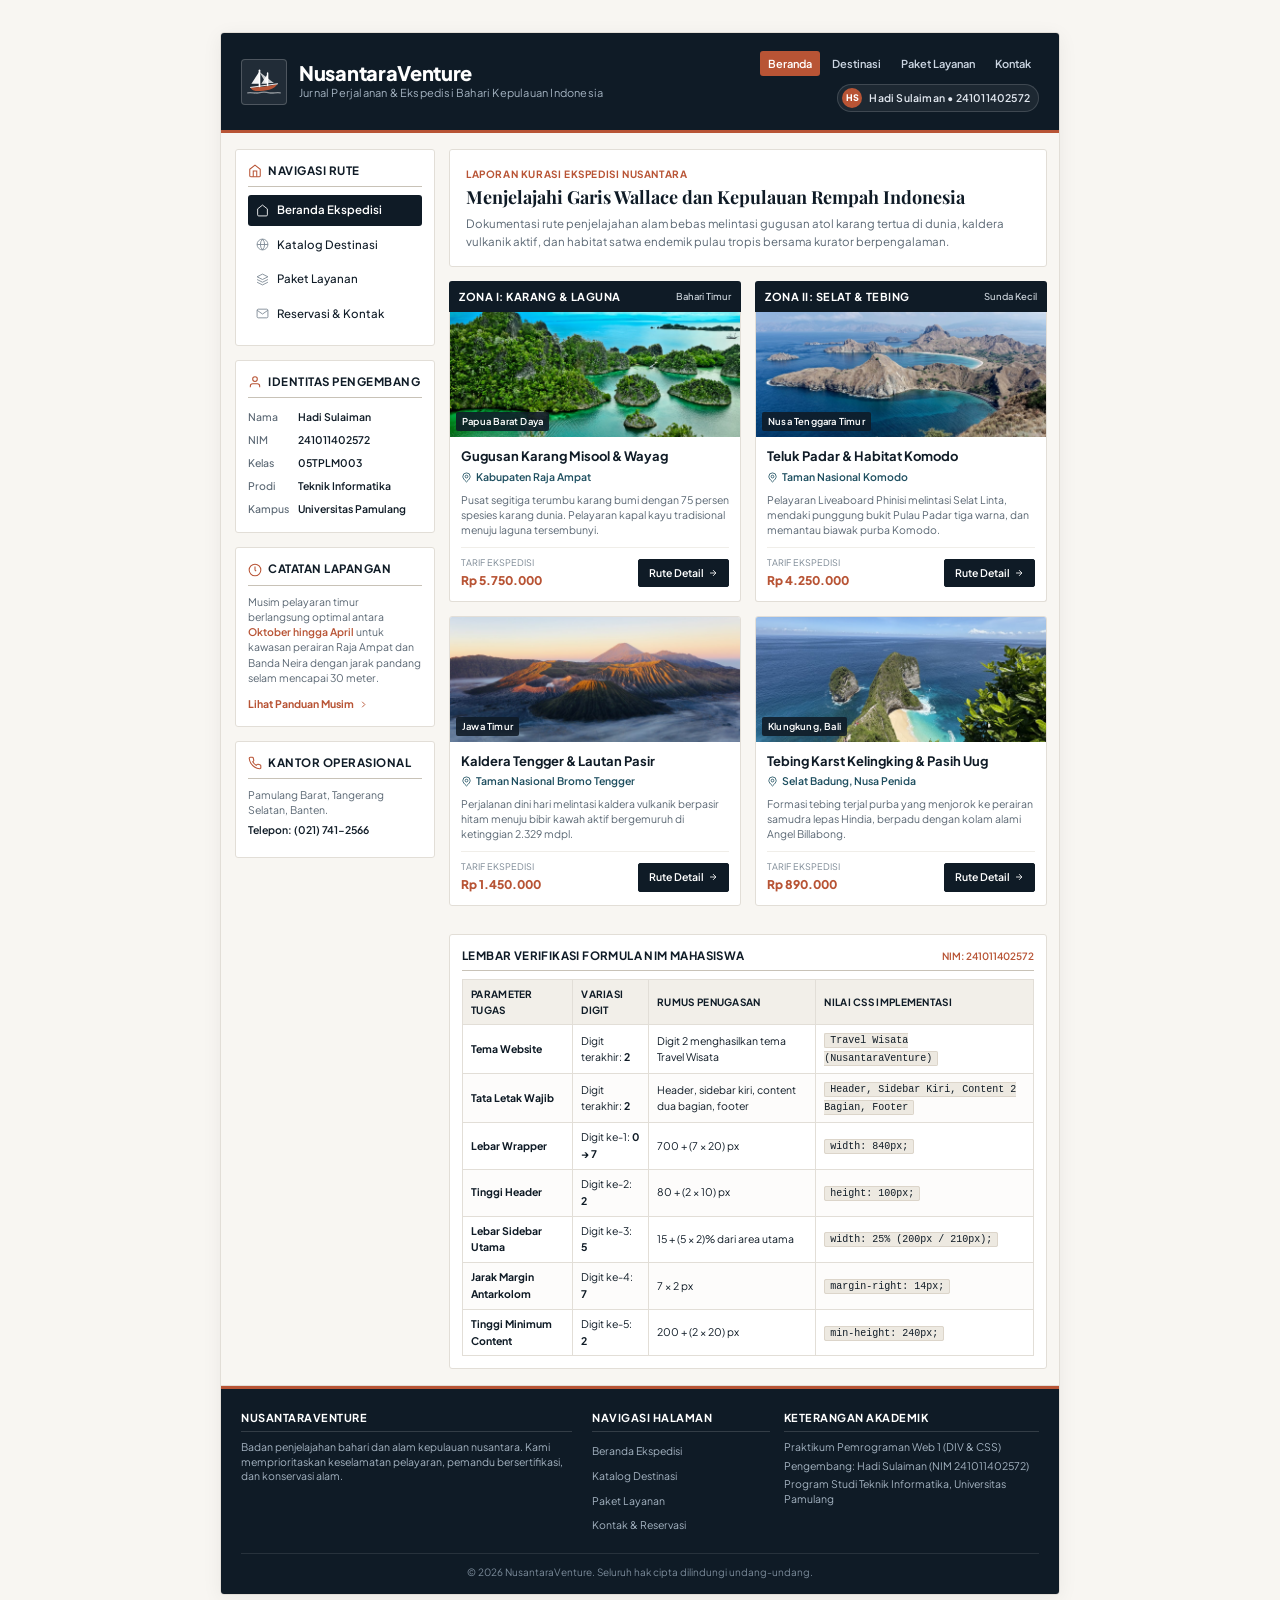
==== commit 0217627b: "refactor(header): rombak pojok kanan header dengan navigasi atas dan lencana identitas pengembang" ====
--- a/index.html
+++ b/index.html
@@ -18,13 +18,17 @@
         <div id="header" class="header">
             <div class="header-content">
                 <div class="header-brand">
-                    <div class="brand-symbol" aria-hidden="true">
-                        <!-- Compass Rose Expedition SVG Icon -->
-                        <svg viewBox="0 0 24 24">
-                            <circle cx="12" cy="12" r="9"/>
-                            <polygon points="12 4 14.5 9.5 20 12 14.5 14.5 12 20 9.5 14.5 4 12 9.5 9.5 12 4" fill="currentColor" opacity="0.3"/>
-                            <line x1="12" y1="3" x2="12" y2="21"/>
-                            <line x1="3" y1="12" x2="21" y2="12"/>
+                    <!-- Logo Kapal Layar Pinisi Tradisional Nusantara -->
+                    <div class="brand-symbol" aria-label="Logo Kapal Pinisi NusantaraVenture">
+                        <svg viewBox="0 0 40 40" class="logo-pinisi" fill="none">
+                            <path d="M5 26c8 0 22-1 30-4-3 7-14 8-22 8-5 0-7-2-8-4z" fill="#b85435"/>
+                            <path d="M5 26l30-4" stroke="#ffffff" stroke-width="1" stroke-linecap="round"/>
+                            <line x1="15" y1="25" x2="15" y2="7" stroke="#ffffff" stroke-width="1.8" stroke-linecap="round"/>
+                            <line x1="24" y1="24" x2="24" y2="10" stroke="#ffffff" stroke-width="1.6" stroke-linecap="round"/>
+                            <path d="M15 8L6 22h9z" fill="#ffffff" opacity="0.95"/>
+                            <path d="M24 11l-7 11h7z" fill="#ffffff" opacity="0.88"/>
+                            <path d="M15 9l16 12h-9z" fill="#ffffff" opacity="0.75"/>
+                            <path d="M2 32c4-1 8 1 12 0s8-1 12 0 8-1 12 0" stroke="#ffffff" stroke-width="1.5" stroke-linecap="round" opacity="0.5"/>
                         </svg>
                     </div>
                     <div class="brand-text">
@@ -33,10 +37,18 @@
                     </div>
                 </div>
 
-                <div class="header-academic-tag">
-                    <span class="academic-label">Tugas Pemrograman Web 1</span>
-                    <div class="academic-meta">Hadi Sulaiman &bull; 241011402572</div>
-                    <div class="academic-sub">Kelas 05TPLM003 &bull; Variasi Travel Wisata</div>
+                <!-- Bagian Kanan Header: Navigasi Cepat & Identitas Mahasiswa -->
+                <div class="header-right-zone">
+                    <nav class="header-top-nav" aria-label="Navigasi Header">
+                        <a href="index.html" class="header-nav-link active">Beranda</a>
+                        <a href="destinasi.html" class="header-nav-link">Destinasi</a>
+                        <a href="paket.html" class="header-nav-link">Paket Layanan</a>
+                        <a href="kontak.html" class="header-nav-link">Kontak</a>
+                    </nav>
+                    <div class="header-student-pill" title="Identitas Pengembang">
+                        <span class="student-avatar-circle">HS</span>
+                        <span class="student-pill-text">Hadi Sulaiman &bull; 241011402572</span>
+                    </div>
                 </div>
             </div>
         </div>
@@ -67,9 +79,9 @@
                             </a>
                         </li>
                         <li>
-                            <a href="#content-columns">
+                            <a href="paket.html">
                                 <svg viewBox="0 0 24 24"><polygon points="12 2 2 7 12 12 22 7 12 2"/><polyline points="2 17 12 22 22 17"/><polyline points="2 12 12 17 22 12"/></svg>
-                                Paket Pelayaran
+                                Paket Layanan
                             </a>
                         </li>
                         <li>
@@ -369,6 +381,7 @@
                     <ul class="footer-nav">
                         <li><a href="index.html">Beranda Ekspedisi</a></li>
                         <li><a href="destinasi.html">Katalog Destinasi</a></li>
+                        <li><a href="paket.html">Paket Layanan</a></li>
                         <li><a href="kontak.html">Kontak & Reservasi</a></li>
                     </ul>
                 </div>
--- a/style.css
+++ b/style.css
@@ -115,23 +115,21 @@
 }
 
 .brand-symbol {
-    width: 44px;
-    height: 44px;
-    border: 1px solid rgba(255, 255, 255, 0.25);
-    background-color: rgba(255, 255, 255, 0.05);
-    border-radius: 3px;
+    width: 46px;
+    height: 46px;
+    background-color: rgba(255, 255, 255, 0.08);
+    border: 1px solid rgba(255, 255, 255, 0.2);
+    border-radius: 4px;
     display: flex;
     align-items: center;
     justify-content: center;
-    color: #ffffff;
-}
-
-.brand-symbol svg {
-    width: 24px;
-    height: 24px;
-    stroke: currentColor;
-    fill: none;
-    stroke-width: 1.6;
+    flex-shrink: 0;
+}
+
+.logo-pinisi {
+    width: 36px;
+    height: 36px;
+    display: block;
 }
 
 .brand-text .site-title {
@@ -150,30 +148,69 @@
     letter-spacing: 0.2px;
 }
 
-.header-academic-tag {
-    text-align: right;
-    border-left: 1px solid rgba(255, 255, 255, 0.15);
-    padding-left: 14px;
-}
-
-.academic-label {
-    display: block;
-    font-size: 10px;
-    text-transform: uppercase;
-    letter-spacing: 0.5px;
-    color: var(--color-accent-terracotta);
-    font-weight: 700;
-}
-
-.academic-meta {
-    font-size: 12px;
-    font-weight: 600;
-    color: #ffffff;
-}
-
-.academic-sub {
-    font-size: 10.5px;
-    color: #a4b3c1;
+/* Header Right Zone (Navigasi Cepat & Identitas Mahasiswa) */
+.header-right-zone {
+    display: flex;
+    flex-direction: column;
+    align-items: flex-end;
+    gap: 8px;
+}
+
+.header-top-nav {
+    display: flex;
+    align-items: center;
+    gap: 4px;
+}
+
+.header-nav-link {
+    color: #cbd5e1;
+    text-decoration: none;
+    font-size: 11px;
+    font-weight: 600;
+    padding: 4px 8px;
+    border-radius: 3px;
+    transition: all 0.15s ease;
+}
+
+.header-nav-link:hover {
+    color: #ffffff;
+    background-color: rgba(255, 255, 255, 0.1);
+}
+
+.header-nav-link.active {
+    color: #ffffff;
+    background-color: var(--color-accent-terracotta);
+}
+
+.header-student-pill {
+    display: inline-flex;
+    align-items: center;
+    gap: 7px;
+    background-color: rgba(255, 255, 255, 0.06);
+    border: 1px solid rgba(255, 255, 255, 0.15);
+    padding: 3px 8px 3px 4px;
+    border-radius: 14px;
+}
+
+.student-avatar-circle {
+    width: 20px;
+    height: 20px;
+    background-color: var(--color-accent-terracotta);
+    color: #ffffff;
+    border-radius: 50%;
+    font-size: 9px;
+    font-weight: 800;
+    display: flex;
+    align-items: center;
+    justify-content: center;
+    letter-spacing: -0.5px;
+}
+
+.student-pill-text {
+    font-size: 10.5px;
+    font-weight: 600;
+    color: #e2e8f0;
+    letter-spacing: 0.2px;
 }
 
 /* ==========================================================================
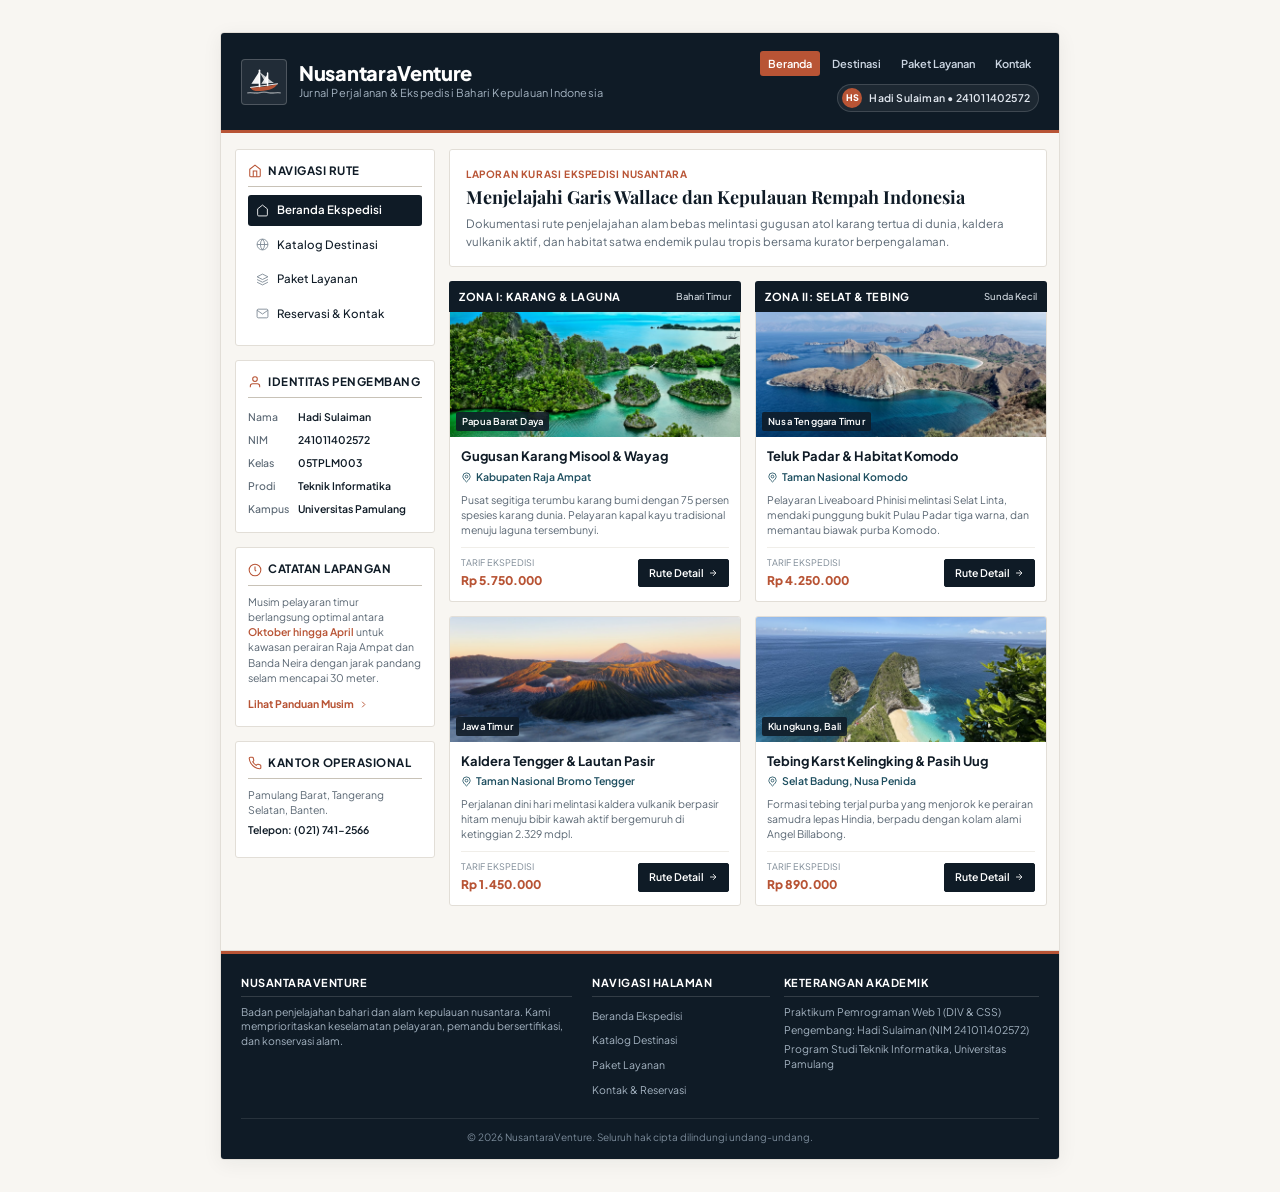
==== commit 4bc0a253: "refactor(index): hapus tabel verifikasi nim dari antarmuka website sesuai prinsip yagni ponytail" ====
--- a/index.html
+++ b/index.html
@@ -301,68 +301,6 @@
 
                 </div>
 
-                <!-- LEMBAR KERJA VERIFIKASI PARAMETER NIM -->
-                <div class="spec-ledger">
-                    <div class="ledger-head">
-                        <span class="ledger-title">Lembar Verifikasi Formula NIM Mahasiswa</span>
-                        <span class="ledger-badge">NIM: 241011402572</span>
-                    </div>
-                    <table class="ledger-table">
-                        <thead>
-                            <tr>
-                                <th>Parameter Tugas</th>
-                                <th>Variasi Digit</th>
-                                <th>Rumus Penugasan</th>
-                                <th>Nilai CSS Implementasi</th>
-                            </tr>
-                        </thead>
-                        <tbody>
-                            <tr>
-                                <td><strong>Tema Website</strong></td>
-                                <td>Digit terakhir: <strong>2</strong></td>
-                                <td>Digit 2 menghasilkan tema Travel Wisata</td>
-                                <td><span class="code-pill">Travel Wisata (NusantaraVenture)</span></td>
-                            </tr>
-                            <tr>
-                                <td><strong>Tata Letak Wajib</strong></td>
-                                <td>Digit terakhir: <strong>2</strong></td>
-                                <td>Header, sidebar kiri, content dua bagian, footer</td>
-                                <td><span class="code-pill">Header, Sidebar Kiri, Content 2 Bagian, Footer</span></td>
-                            </tr>
-                            <tr>
-                                <td><strong>Lebar Wrapper</strong></td>
-                                <td>Digit ke-1: <strong>0 &rarr; 7</strong></td>
-                                <td>700 + (7 &times; 20) px</td>
-                                <td><span class="code-pill">width: 840px;</span></td>
-                            </tr>
-                            <tr>
-                                <td><strong>Tinggi Header</strong></td>
-                                <td>Digit ke-2: <strong>2</strong></td>
-                                <td>80 + (2 &times; 10) px</td>
-                                <td><span class="code-pill">height: 100px;</span></td>
-                            </tr>
-                            <tr>
-                                <td><strong>Lebar Sidebar Utama</strong></td>
-                                <td>Digit ke-3: <strong>5</strong></td>
-                                <td>15 + (5 &times; 2)% dari area utama</td>
-                                <td><span class="code-pill">width: 25% (200px / 210px);</span></td>
-                            </tr>
-                            <tr>
-                                <td><strong>Jarak Margin Antarkolom</strong></td>
-                                <td>Digit ke-4: <strong>7</strong></td>
-                                <td>7 &times; 2 px</td>
-                                <td><span class="code-pill">margin-right: 14px;</span></td>
-                            </tr>
-                            <tr>
-                                <td><strong>Tinggi Minimum Content</strong></td>
-                                <td>Digit ke-5: <strong>2</strong></td>
-                                <td>200 + (2 &times; 20) px</td>
-                                <td><span class="code-pill">min-height: 240px;</span></td>
-                            </tr>
-                        </tbody>
-                    </table>
-                </div>
-
             </div>
 
         </div>
--- a/style.css
+++ b/style.css
@@ -613,75 +613,6 @@
     stroke-width: 2;
 }
 
-/* ==========================================================================
-   8. TABEL SPESIFIKASI FORMULA NIM (LEMBAR KERJA AKADEMIK)
-   ========================================================================== */
-.spec-ledger {
-    background-color: var(--color-surface);
-    border: 1px solid var(--color-border);
-    border-radius: 3px;
-    padding: 12px;
-    margin-top: 6px;
-}
-
-.ledger-head {
-    display: flex;
-    justify-content: space-between;
-    align-items: center;
-    margin-bottom: 8px;
-    padding-bottom: 5px;
-    border-bottom: 1px solid var(--color-border-dark);
-}
-
-.ledger-title {
-    font-size: 11.5px;
-    font-weight: 700;
-    color: var(--color-ink);
-    text-transform: uppercase;
-    letter-spacing: 0.4px;
-}
-
-.ledger-badge {
-    font-size: 10px;
-    font-weight: 600;
-    color: var(--color-accent-terracotta);
-}
-
-.ledger-table {
-    width: 100%;
-    border-collapse: collapse;
-    font-size: 10.5px;
-}
-
-.ledger-table th,
-.ledger-table td {
-    border: 1px solid var(--color-border);
-    padding: 6px 8px;
-    text-align: left;
-}
-
-.ledger-table th {
-    background-color: #f2efe9;
-    color: var(--color-ink);
-    font-weight: 700;
-    font-size: 10px;
-    text-transform: uppercase;
-    letter-spacing: 0.3px;
-}
-
-.ledger-table tr:nth-child(even) {
-    background-color: #fdfcfb;
-}
-
-.code-pill {
-    font-family: ui-monospace, SFMono-Regular, Menlo, Monaco, Consolas, monospace;
-    font-size: 10px;
-    background-color: #ede9e1;
-    color: var(--color-ink);
-    padding: 1px 5px;
-    border-radius: 2px;
-    border: 1px solid #dcd5ca;
-}
 
 /* ==========================================================================
    9. HALAMAN KATALOG DESTINASI & FORMULIR KONTAK
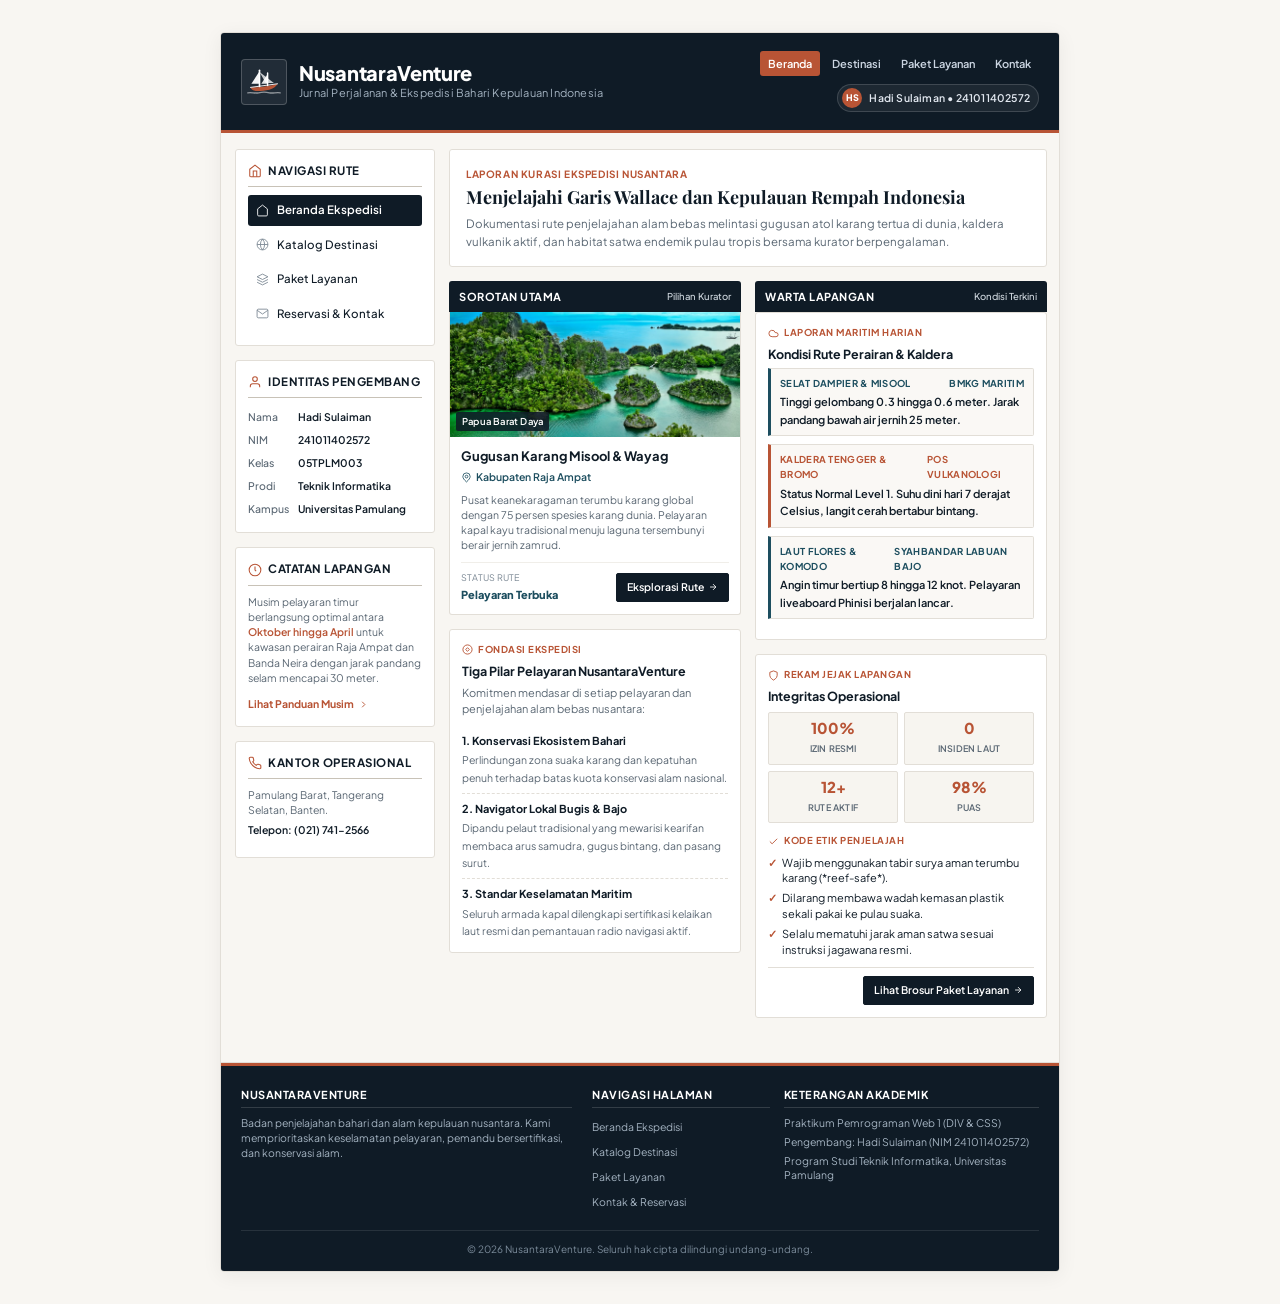
==== commit 2153e529: "refactor(index): rombak beranda ekspedisi menjadi portal editorial jurnal warta maritim terpisah dar" ====
--- a/index.html
+++ b/index.html
@@ -4,6 +4,7 @@
     <meta charset="UTF-8">
     <meta name="viewport" content="width=device-width, initial-scale=1.0">
     <title>NusantaraVenture - Jurnal & Ekspedisi Kepulauan Indonesia</title>
+    <link rel="icon" type="image/svg+xml" href="images/favicon.svg">
     <link rel="stylesheet" href="style.css">
     <link rel="preconnect" href="https://fonts.googleapis.com">
     <link rel="preconnect" href="https://fonts.gstatic.com" crossorigin>
@@ -169,14 +170,14 @@
                 <!-- CONTENT DUA BAGIAN (Two-Column Content Area) -->
                 <div id="content-columns" class="content-two-columns clearfix">
                     
-                    <!-- KONTEN BAGIAN 1: ZONA BAHARI & KARANG -->
+                    <!-- KONTEN BAGIAN 1: SOROTAN EKSPEDISI & FILOSOFI PENJELAJAHAN -->
                     <div id="content-kolom-1" class="content-col col-left">
                         <div class="zone-header">
-                            <span class="zone-title">Zona I: Karang & Laguna</span>
-                            <span class="zone-tag">Bahari Timur</span>
-                        </div>
-
-                        <!-- Card 1: Raja Ampat -->
+                            <span class="zone-title">Sorotan Utama</span>
+                            <span class="zone-tag">Pilihan Kurator</span>
+                        </div>
+
+                        <!-- Sorotan Unggulan: Raja Ampat -->
                         <div class="expedition-card">
                             <div class="expedition-visual">
                                 <img src="images/raja-ampat.jpg" alt="Kepulauan Karang Raja Ampat" class="expedition-img">
@@ -189,111 +190,131 @@
                                     Kabupaten Raja Ampat
                                 </div>
                                 <p class="expedition-narrative">
-                                    Pusat segitiga terumbu karang bumi dengan 75 persen spesies karang dunia. Pelayaran kapal kayu tradisional menuju laguna tersembunyi.
+                                    Pusat keanekaragaman terumbu karang global dengan 75 persen spesies karang dunia. Pelayaran kapal kayu tradisional menuju laguna tersembunyi berair jernih zamrud.
                                 </p>
                                 <div class="expedition-footer">
                                     <div class="tariff-block">
-                                        <span class="tariff-label">Tarif Ekspedisi</span>
-                                        <span class="tariff-amount">Rp 5.750.000</span>
+                                        <span class="tariff-label">Status Rute</span>
+                                        <span class="tariff-amount" style="font-size: 11px; color: var(--color-accent-lagoon);">Pelayaran Terbuka</span>
                                     </div>
                                     <a href="destinasi.html" class="btn-editorial">
-                                        Rute Detail
+                                        Eksplorasi Rute
                                         <svg viewBox="0 0 24 24"><line x1="5" y1="12" x2="19" y2="12"/><polyline points="12 5 19 12 12 19"/></svg>
                                     </a>
                                 </div>
                             </div>
                         </div>
 
-                        <!-- Card 2: Bromo -->
-                        <div class="expedition-card card-standalone">
-                            <div class="expedition-visual">
-                                <img src="images/bromo.jpg" alt="Kaldera Pasir Tengger Bromo" class="expedition-img">
-                                <span class="geo-tag">Jawa Timur</span>
-                            </div>
-                            <div class="expedition-details">
-                                <h4 class="expedition-name">Kaldera Tengger & Lautan Pasir</h4>
-                                <div class="expedition-route">
-                                    <svg viewBox="0 0 24 24"><circle cx="12" cy="10" r="3"/><path d="M12 21.7C17.3 17 20 13 20 10a8 8 0 1 0-16 0c0 3 2.7 7 8 11.7z"/></svg>
-                                    Taman Nasional Bromo Tengger
-                                </div>
-                                <p class="expedition-narrative">
-                                    Perjalanan dini hari melintasi kaldera vulkanik berpasir hitam menuju bibir kawah aktif bergemuruh di ketinggian 2.329 mdpl.
-                                </p>
-                                <div class="expedition-footer">
-                                    <div class="tariff-block">
-                                        <span class="tariff-label">Tarif Ekspedisi</span>
-                                        <span class="tariff-amount">Rp 1.450.000</span>
-                                    </div>
-                                    <a href="destinasi.html" class="btn-editorial">
-                                        Rute Detail
-                                        <svg viewBox="0 0 24 24"><line x1="5" y1="12" x2="19" y2="12"/><polyline points="12 5 19 12 12 19"/></svg>
-                                    </a>
-                                </div>
-                            </div>
-                        </div>
-
-                    </div>
-
-                    <!-- KONTEN BAGIAN 2: ZONA SELAT & VULKANIK -->
+                        <!-- Panel Filosofi & Pilar Penjelajahan -->
+                        <div class="editorial-card">
+                            <div class="card-kicker">
+                                <svg viewBox="0 0 24 24"><circle cx="12" cy="12" r="10"/><polygon points="12 8 8 12 12 16 16 12 12 8"/></svg>
+                                Fondasi Ekspedisi
+                            </div>
+                            <h4>Tiga Pilar Pelayaran NusantaraVenture</h4>
+                            <p>
+                                Komitmen mendasar di setiap pelayaran dan penjelajahan alam bebas nusantara:
+                            </p>
+                            <ul class="pillar-list">
+                                <li class="pillar-item">
+                                    <span class="pillar-title">1. Konservasi Ekosistem Bahari</span>
+                                    <span class="pillar-desc">Perlindungan zona suaka karang dan kepatuhan penuh terhadap batas kuota konservasi alam nasional.</span>
+                                </li>
+                                <li class="pillar-item">
+                                    <span class="pillar-title">2. Navigator Lokal Bugis & Bajo</span>
+                                    <span class="pillar-desc">Dipandu pelaut tradisional yang mewarisi kearifan membaca arus samudra, gugus bintang, dan pasang surut.</span>
+                                </li>
+                                <li class="pillar-item">
+                                    <span class="pillar-title">3. Standar Keselamatan Maritim</span>
+                                    <span class="pillar-desc">Seluruh armada kapal dilengkapi sertifikasi kelaikan laut resmi dan pemantauan radio navigasi aktif.</span>
+                                </li>
+                            </ul>
+                        </div>
+
+                    </div>
+
+                    <!-- KONTEN BAGIAN 2: WARTA LAPANGAN & PANDUAN PENJELAJAH -->
                     <div id="content-kolom-2" class="content-col col-right">
                         <div class="zone-header">
-                            <span class="zone-title">Zona II: Selat & Tebing</span>
-                            <span class="zone-tag">Sunda Kecil</span>
-                        </div>
-
-                        <!-- Card 3: Labuan Bajo -->
-                        <div class="expedition-card">
-                            <div class="expedition-visual">
-                                <img src="images/labuan-bajo.jpg" alt="Kawasan Konservasi Komodo" class="expedition-img">
-                                <span class="geo-tag">Nusa Tenggara Timur</span>
-                            </div>
-                            <div class="expedition-details">
-                                <h4 class="expedition-name">Teluk Padar & Habitat Komodo</h4>
-                                <div class="expedition-route">
-                                    <svg viewBox="0 0 24 24"><circle cx="12" cy="10" r="3"/><path d="M12 21.7C17.3 17 20 13 20 10a8 8 0 1 0-16 0c0 3 2.7 7 8 11.7z"/></svg>
-                                    Taman Nasional Komodo
-                                </div>
-                                <p class="expedition-narrative">
-                                    Pelayaran Liveaboard Phinisi melintasi Selat Linta, mendaki punggung bukit Pulau Padar tiga warna, dan memantau biawak purba Komodo.
-                                </p>
-                                <div class="expedition-footer">
-                                    <div class="tariff-block">
-                                        <span class="tariff-label">Tarif Ekspedisi</span>
-                                        <span class="tariff-amount">Rp 4.250.000</span>
-                                    </div>
-                                    <a href="destinasi.html" class="btn-editorial">
-                                        Rute Detail
-                                        <svg viewBox="0 0 24 24"><line x1="5" y1="12" x2="19" y2="12"/><polyline points="12 5 19 12 12 19"/></svg>
-                                    </a>
-                                </div>
-                            </div>
-                        </div>
-
-                        <!-- Card 4: Nusa Penida -->
-                        <div class="expedition-card card-standalone">
-                            <div class="expedition-visual">
-                                <img src="images/nusa-penida.jpg" alt="Tebing Kelingking Nusa Penida" class="expedition-img">
-                                <span class="geo-tag">Klungkung, Bali</span>
-                            </div>
-                            <div class="expedition-details">
-                                <h4 class="expedition-name">Tebing Karst Kelingking & Pasih Uug</h4>
-                                <div class="expedition-route">
-                                    <svg viewBox="0 0 24 24"><circle cx="12" cy="10" r="3"/><path d="M12 21.7C17.3 17 20 13 20 10a8 8 0 1 0-16 0c0 3 2.7 7 8 11.7z"/></svg>
-                                    Selat Badung, Nusa Penida
-                                </div>
-                                <p class="expedition-narrative">
-                                    Formasi tebing terjal purba yang menjorok ke perairan samudra lepas Hindia, berpadu dengan kolam alami Angel Billabong.
-                                </p>
-                                <div class="expedition-footer">
-                                    <div class="tariff-block">
-                                        <span class="tariff-label">Tarif Ekspedisi</span>
-                                        <span class="tariff-amount">Rp 890.000</span>
-                                    </div>
-                                    <a href="destinasi.html" class="btn-editorial">
-                                        Rute Detail
-                                        <svg viewBox="0 0 24 24"><line x1="5" y1="12" x2="19" y2="12"/><polyline points="12 5 19 12 12 19"/></svg>
-                                    </a>
-                                </div>
+                            <span class="zone-title">Warta Lapangan</span>
+                            <span class="zone-tag">Kondisi Terkini</span>
+                        </div>
+
+                        <!-- Warta Cuaca & Maritim -->
+                        <div class="editorial-card">
+                            <div class="card-kicker">
+                                <svg viewBox="0 0 24 24"><path d="M17.5 19H9a7 7 0 1 1 6.71-9h1.79a4.5 4.5 0 1 1 0 9Z"/></svg>
+                                Laporan Maritim Harian
+                            </div>
+                            <h4>Kondisi Rute Perairan & Kaldera</h4>
+                            
+                            <div class="dispatch-item">
+                                <div class="dispatch-region">
+                                    <span>Selat Dampier & Misool</span>
+                                    <span>BMKG Maritim</span>
+                                </div>
+                                <div class="dispatch-condition">Tinggi gelombang 0.3 hingga 0.6 meter. Jarak pandang bawah air jernih 25 meter.</div>
+                            </div>
+
+                            <div class="dispatch-item" style="border-left-color: var(--color-accent-terracotta);">
+                                <div class="dispatch-region" style="color: var(--color-accent-terracotta);">
+                                    <span>Kaldera Tengger & Bromo</span>
+                                    <span>Pos Vulkanologi</span>
+                                </div>
+                                <div class="dispatch-condition">Status Normal Level 1. Suhu dini hari 7 derajat Celsius, langit cerah bertabur bintang.</div>
+                            </div>
+
+                            <div class="dispatch-item">
+                                <div class="dispatch-region">
+                                    <span>Laut Flores & Komodo</span>
+                                    <span>Syahbandar Labuan Bajo</span>
+                                </div>
+                                <div class="dispatch-condition">Angin timur bertiup 8 hingga 12 knot. Pelayaran liveaboard Phinisi berjalan lancar.</div>
+                            </div>
+                        </div>
+
+                        <!-- Integritas Operasional & Etika -->
+                        <div class="editorial-card">
+                            <div class="card-kicker">
+                                <svg viewBox="0 0 24 24"><path d="M12 22s8-4 8-10V5l-8-3-8 3v7c0 6 8 10 8 10z"/></svg>
+                                Rekam Jejak Lapangan
+                            </div>
+                            <h4>Integritas Operasional</h4>
+                            
+                            <div class="metrics-grid">
+                                <div class="metric-cell">
+                                    <span class="metric-val">100%</span>
+                                    <span class="metric-label">Izin Resmi</span>
+                                </div>
+                                <div class="metric-cell">
+                                    <span class="metric-val">0</span>
+                                    <span class="metric-label">Insiden Laut</span>
+                                </div>
+                                <div class="metric-cell">
+                                    <span class="metric-val">12+</span>
+                                    <span class="metric-label">Rute Aktif</span>
+                                </div>
+                                <div class="metric-cell">
+                                    <span class="metric-val">98%</span>
+                                    <span class="metric-label">Puas</span>
+                                </div>
+                            </div>
+
+                            <div class="card-kicker" style="margin-top: 10px;">
+                                <svg viewBox="0 0 24 24"><polyline points="20 6 9 17 4 12"/></svg>
+                                Kode Etik Penjelajah
+                            </div>
+                            <ul class="field-code-list">
+                                <li class="field-code-item">Wajib menggunakan tabir surya aman terumbu karang (*reef-safe*).</li>
+                                <li class="field-code-item">Dilarang membawa wadah kemasan plastik sekali pakai ke pulau suaka.</li>
+                                <li class="field-code-item">Selalu mematuhi jarak aman satwa sesuai instruksi jagawana resmi.</li>
+                            </ul>
+
+                            <div style="margin-top: 10px; padding-top: 8px; border-top: 1px solid var(--color-border); text-align: right;">
+                                <a href="paket.html" class="btn-editorial" style="display: inline-flex;">
+                                    Lihat Brosur Paket Layanan
+                                    <svg viewBox="0 0 24 24"><line x1="5" y1="12" x2="19" y2="12"/><polyline points="12 5 19 12 12 19"/></svg>
+                                </a>
                             </div>
                         </div>
 
--- a/style.css
+++ b/style.css
@@ -613,6 +613,164 @@
     stroke-width: 2;
 }
 
+/* ==========================================================================
+   8. WIDGET JURNAL & WARTA LAPANGAN (BERANDA EKSPEDISI)
+   ========================================================================== */
+.editorial-card {
+    background-color: var(--color-surface);
+    border: 1px solid var(--color-border);
+    border-radius: 3px;
+    padding: 12px;
+    margin-bottom: 14px;
+}
+
+.card-kicker {
+    font-size: 9.5px;
+    font-weight: 700;
+    text-transform: uppercase;
+    letter-spacing: 0.5px;
+    color: var(--color-accent-terracotta);
+    margin-bottom: 5px;
+    display: flex;
+    align-items: center;
+    gap: 5px;
+}
+
+.card-kicker svg {
+    width: 11px;
+    height: 11px;
+    stroke: currentColor;
+    fill: none;
+    stroke-width: 2;
+}
+
+.editorial-card h4 {
+    font-size: 12.5px;
+    font-weight: 700;
+    color: var(--color-ink);
+    margin-bottom: 6px;
+    line-height: 1.3;
+}
+
+.editorial-card p {
+    font-size: 11px;
+    color: var(--color-text-muted);
+    line-height: 1.5;
+    margin-bottom: 8px;
+}
+
+.pillar-list {
+    list-style: none;
+    margin: 6px 0 0 0;
+    padding: 0;
+}
+
+.pillar-item {
+    padding: 6px 0;
+    border-bottom: 1px dashed var(--color-border);
+    font-size: 11px;
+}
+
+.pillar-item:last-child {
+    border-bottom: none;
+    padding-bottom: 0;
+}
+
+.pillar-title {
+    font-weight: 700;
+    color: var(--color-ink);
+    display: block;
+    margin-bottom: 2px;
+}
+
+.pillar-desc {
+    color: var(--color-text-muted);
+    font-size: 10.5px;
+    line-height: 1.4;
+}
+
+.dispatch-item {
+    background-color: #faf8f5;
+    border: 1px solid var(--color-border);
+    border-left: 3px solid var(--color-accent-lagoon);
+    padding: 7px 9px;
+    margin-bottom: 8px;
+    border-radius: 0 2px 2px 0;
+}
+
+.dispatch-region {
+    font-size: 9.5px;
+    font-weight: 700;
+    text-transform: uppercase;
+    letter-spacing: 0.3px;
+    color: var(--color-accent-lagoon);
+    display: flex;
+    justify-content: space-between;
+}
+
+.dispatch-condition {
+    font-size: 11px;
+    color: var(--color-ink);
+    font-weight: 600;
+    margin-top: 2px;
+}
+
+.metrics-grid {
+    display: flex;
+    flex-wrap: wrap;
+    gap: 6px;
+    margin: 8px 0;
+}
+
+.metric-cell {
+    flex: 1 1 calc(50% - 3px);
+    background-color: #f7f5f0;
+    border: 1px solid var(--color-border);
+    padding: 6px;
+    border-radius: 2px;
+    text-align: center;
+}
+
+.metric-val {
+    font-family: var(--font-heading);
+    font-size: 15px;
+    font-weight: 800;
+    color: var(--color-accent-terracotta);
+    display: block;
+    line-height: 1.2;
+}
+
+.metric-label {
+    font-size: 9px;
+    color: var(--color-text-muted);
+    font-weight: 600;
+    text-transform: uppercase;
+    letter-spacing: 0.2px;
+}
+
+.field-code-list {
+    list-style: none;
+    padding: 0;
+    margin: 6px 0 8px 0;
+}
+
+.field-code-item {
+    font-size: 11px;
+    color: var(--color-ink);
+    margin-bottom: 5px;
+    padding-left: 14px;
+    position: relative;
+    line-height: 1.4;
+}
+
+.field-code-item::before {
+    content: "✓";
+    position: absolute;
+    left: 0;
+    color: var(--color-accent-terracotta);
+    font-weight: 700;
+}
+
 
 /* ==========================================================================
    9. HALAMAN KATALOG DESTINASI & FORMULIR KONTAK
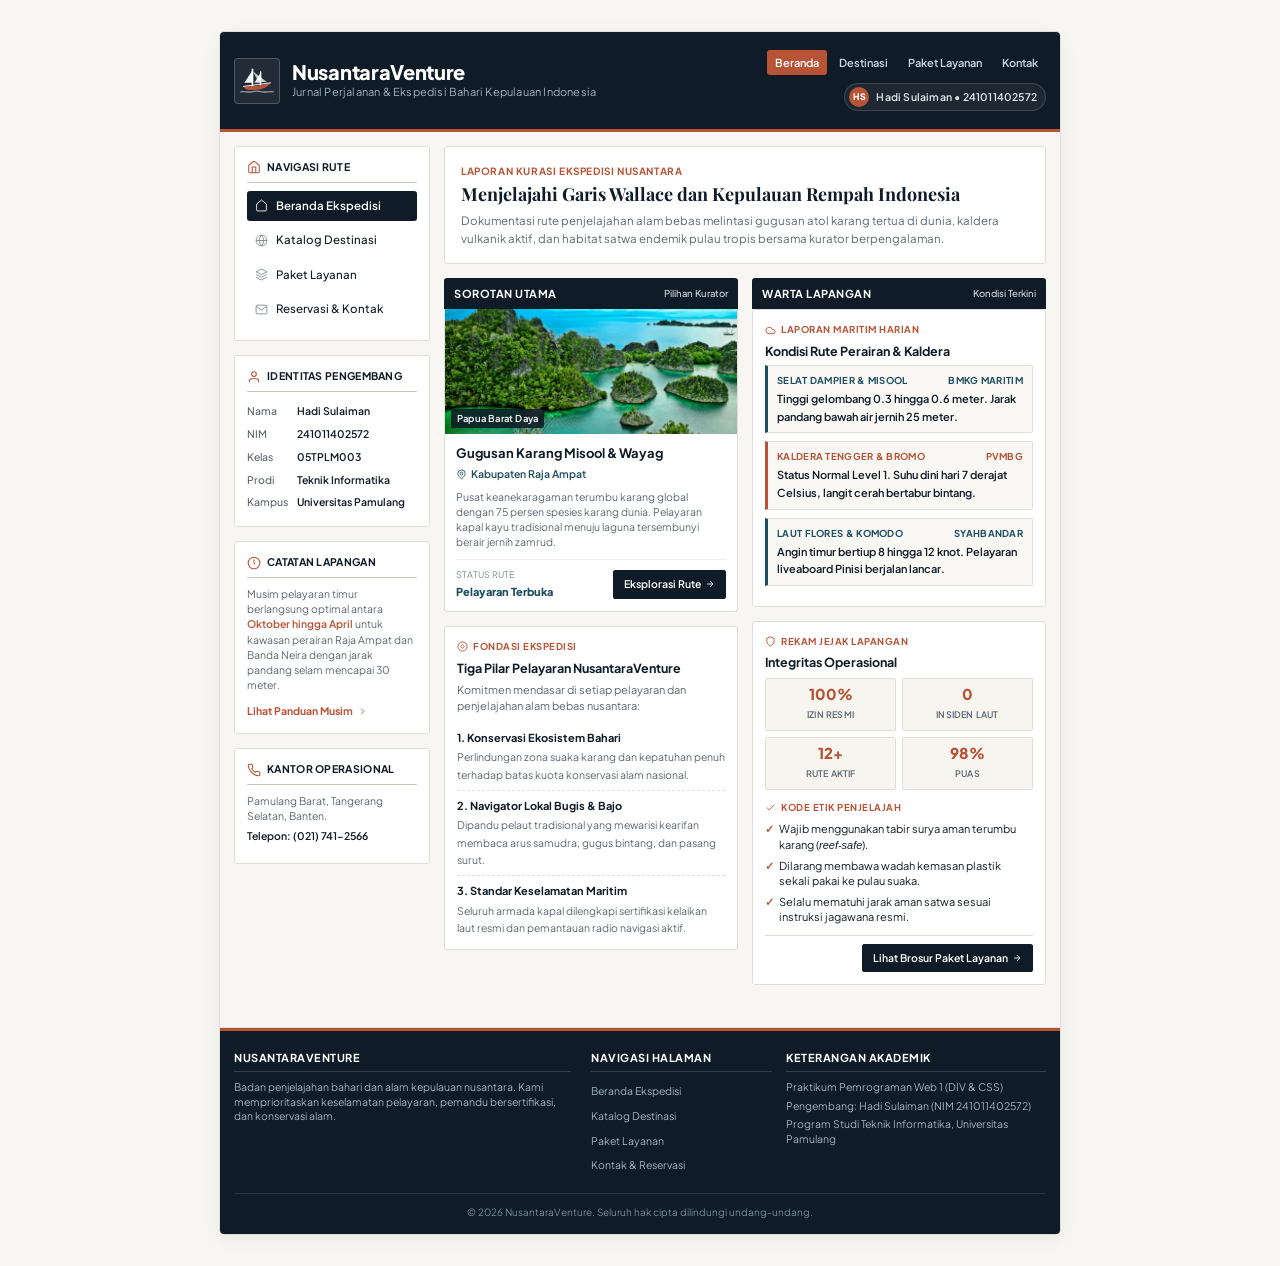
==== commit fc3a52ef: "refactor(html): seragamkan kontainer DIV murni dan perbaiki format teks editorial" ====
--- a/index.html
+++ b/index.html
@@ -40,12 +40,12 @@
 
                 <!-- Bagian Kanan Header: Navigasi Cepat & Identitas Mahasiswa -->
                 <div class="header-right-zone">
-                    <nav class="header-top-nav" aria-label="Navigasi Header">
+                    <div class="header-top-nav" role="navigation" aria-label="Navigasi Header">
                         <a href="index.html" class="header-nav-link active">Beranda</a>
                         <a href="destinasi.html" class="header-nav-link">Destinasi</a>
                         <a href="paket.html" class="header-nav-link">Paket Layanan</a>
                         <a href="kontak.html" class="header-nav-link">Kontak</a>
-                    </nav>
+                    </div>
                     <div class="header-student-pill" title="Identitas Pengembang">
                         <span class="student-avatar-circle">HS</span>
                         <span class="student-pill-text">Hadi Sulaiman &bull; 241011402572</span>
@@ -259,7 +259,7 @@
                             <div class="dispatch-item" style="border-left-color: var(--color-accent-terracotta);">
                                 <div class="dispatch-region" style="color: var(--color-accent-terracotta);">
                                     <span>Kaldera Tengger & Bromo</span>
-                                    <span>Pos Vulkanologi</span>
+                                    <span>PVMBG</span>
                                 </div>
                                 <div class="dispatch-condition">Status Normal Level 1. Suhu dini hari 7 derajat Celsius, langit cerah bertabur bintang.</div>
                             </div>
@@ -267,9 +267,9 @@
                             <div class="dispatch-item">
                                 <div class="dispatch-region">
                                     <span>Laut Flores & Komodo</span>
-                                    <span>Syahbandar Labuan Bajo</span>
-                                </div>
-                                <div class="dispatch-condition">Angin timur bertiup 8 hingga 12 knot. Pelayaran liveaboard Phinisi berjalan lancar.</div>
+                                    <span>Syahbandar</span>
+                                </div>
+                                <div class="dispatch-condition">Angin timur bertiup 8 hingga 12 knot. Pelayaran liveaboard Pinisi berjalan lancar.</div>
                             </div>
                         </div>
 
@@ -305,7 +305,7 @@
                                 Kode Etik Penjelajah
                             </div>
                             <ul class="field-code-list">
-                                <li class="field-code-item">Wajib menggunakan tabir surya aman terumbu karang (*reef-safe*).</li>
+                                <li class="field-code-item">Wajib menggunakan tabir surya aman terumbu karang (<em>reef-safe</em>).</li>
                                 <li class="field-code-item">Dilarang membawa wadah kemasan plastik sekali pakai ke pulau suaka.</li>
                                 <li class="field-code-item">Selalu mematuhi jarak aman satwa sesuai instruksi jagawana resmi.</li>
                             </ul>
--- a/style.css
+++ b/style.css
@@ -80,10 +80,9 @@
     width: 840px; /* Nilai Eksak Formula NIM */
     margin: 32px auto;
     background-color: var(--color-surface);
-    border: 1px solid var(--color-border);
     border-radius: 4px;
     overflow: hidden;
-    box-shadow: 0 4px 20px rgba(15, 27, 38, 0.06);
+    box-shadow: 0 0 0 1px var(--color-border), 0 4px 20px rgba(15, 27, 38, 0.06);
 }
 
 /* ==========================================================================
@@ -93,10 +92,11 @@
    ========================================================================== */
 #header,
 .header {
+    width: 100%;   /* 840px */
     height: 100px; /* Nilai Eksak Formula NIM */
     background-color: var(--color-ink);
     color: #ffffff;
-    padding: 0 20px;
+    padding: 0 14px;
     border-bottom: 3px solid var(--color-accent-terracotta);
     position: relative;
 }
@@ -216,12 +216,12 @@
 /* ==========================================================================
    4. AREA UTAMA (MAIN CONTAINER) & SISTEM KOLOM
    Formula Lebar Wrapper = 840px
-   Lebar Area Utama = 840px
+   Lebar Area Utama = 840px (100% dari wrapper)
    ========================================================================== */
 #main-container,
 .main-container {
-    width: 840px;
-    padding: 16px 14px;
+    width: 100%; /* 840px tepat tanpa padding horizontal */
+    padding: 14px 0;
     background-color: var(--color-canvas);
     border-bottom: 1px solid var(--color-border);
 }
@@ -235,8 +235,9 @@
 #sidebar,
 .sidebar {
     float: left;
-    width: 200px;          /* 25% proporsional dalam area ber-padding */
+    width: 25%;            /* Formula NIM Digit ke-3: 15 + (5 x 2)% = 25% (210px tepat) */
     margin-right: 14px;    /* Formula NIM Digit ke-4: Margin Antarkolom = 14px */
+    padding-left: 14px;    /* Gutter kiri selaras grid 14px di dalam border-box */
 }
 
 /* Widget Sidebar Editorial */
@@ -250,14 +251,14 @@
 
 .panel-title {
     font-family: var(--font-heading);
-    font-size: 11.5px;
+    font-size: 10.5px;
     font-weight: 700;
     color: var(--color-ink);
     padding-bottom: 6px;
     margin-bottom: 8px;
     border-bottom: 1px solid var(--color-border-dark);
     text-transform: uppercase;
-    letter-spacing: 0.5px;
+    letter-spacing: 0.3px;
     display: flex;
     align-items: center;
     gap: 6px;
@@ -377,16 +378,17 @@
 /* ==========================================================================
    6. ATURAN FORMULA DIGIT KE-5: TINGGI MINIMUM CONTENT (240px)
    DAN CONTENT DUA BAGIAN (TWO COLUMNS)
-   Lebar Main Area Dalam = 840px - (14px padding x 2) = 812px
-   Lebar Sidebar = 200px
+   Lebar Area Utama = 840px
+   Lebar Sidebar = 25% = 210px
    Margin Antarkolom = 14px
-   Lebar Content Area = 812px - 200px - 14px = 598px
+   Lebar Content Area = 75% - 14px = 630px - 14px = 616px (area dalam: 602px)
    ========================================================================== */
 #content,
 .content-area {
     float: left;
-    width: 598px;
-    min-height: 240px;     /* Formula NIM Digit ke-5: Min-Height = 240px */
+    width: calc(75% - 14px); /* 616px (210px + 14px + 616px = 840px tepat) */
+    min-height: 240px;       /* Formula NIM Digit ke-5: Min-Height = 240px */
+    padding-right: 14px;     /* Gutter kanan selaras grid 14px di dalam border-box */
 }
 
 /* Editorial Lead Banner */
@@ -426,24 +428,24 @@
 
 /* ==========================================================================
    7. STRUKTUR CONTENT DUA BAGIAN (TWO-COLUMN CONTENT)
-   Total Lebar Content Area = 598px
+   Total Lebar Area Dalam Content = 602px
    Margin Antarkolom = 14px
-   Lebar Setiap Kolom = (598px - 14px) / 2 = 292px
+   Lebar Setiap Kolom = (602px - 14px) / 2 = 294px
    Tinggi Minimum Setiap Kolom = 240px
    ========================================================================== */
 .content-two-columns {
-    width: 598px;
+    width: 100%;             /* 602px */
     margin-bottom: 14px;
 }
 
 .content-col {
     float: left;
-    width: 292px;          /* Proporsi simetris dua bagian */
-    min-height: 240px;     /* Formula NIM Digit ke-5: Min-Height = 240px */
+    width: calc(50% - 7px);  /* 294px masing-masing bagian */
+    min-height: 240px;       /* Formula NIM Digit ke-5: Min-Height = 240px */
 }
 
 .content-col.col-left {
-    margin-right: 14px;    /* Formula NIM Digit ke-4: Margin Antarkolom = 14px */
+    margin-right: 14px;      /* Formula NIM Digit ke-4: Margin Antarkolom = 14px */
 }
 
 .content-col.col-right {
@@ -706,6 +708,12 @@
     color: var(--color-accent-lagoon);
     display: flex;
     justify-content: space-between;
+    gap: 8px;
+}
+
+.dispatch-region span:last-child {
+    text-align: right;
+    white-space: nowrap;
 }
 
 .dispatch-condition {
@@ -875,9 +883,10 @@
 #footer,
 .footer {
     clear: both; /* Memastikan Footer Berada Tepat di Bawah Kolom Float */
+    width: 100%; /* 840px */
     background-color: var(--color-ink);
     color: #ffffff;
-    padding: 20px 20px 14px 20px;
+    padding: 18px 14px 14px 14px;
     border-top: 3px solid var(--color-accent-terracotta);
 }
 
